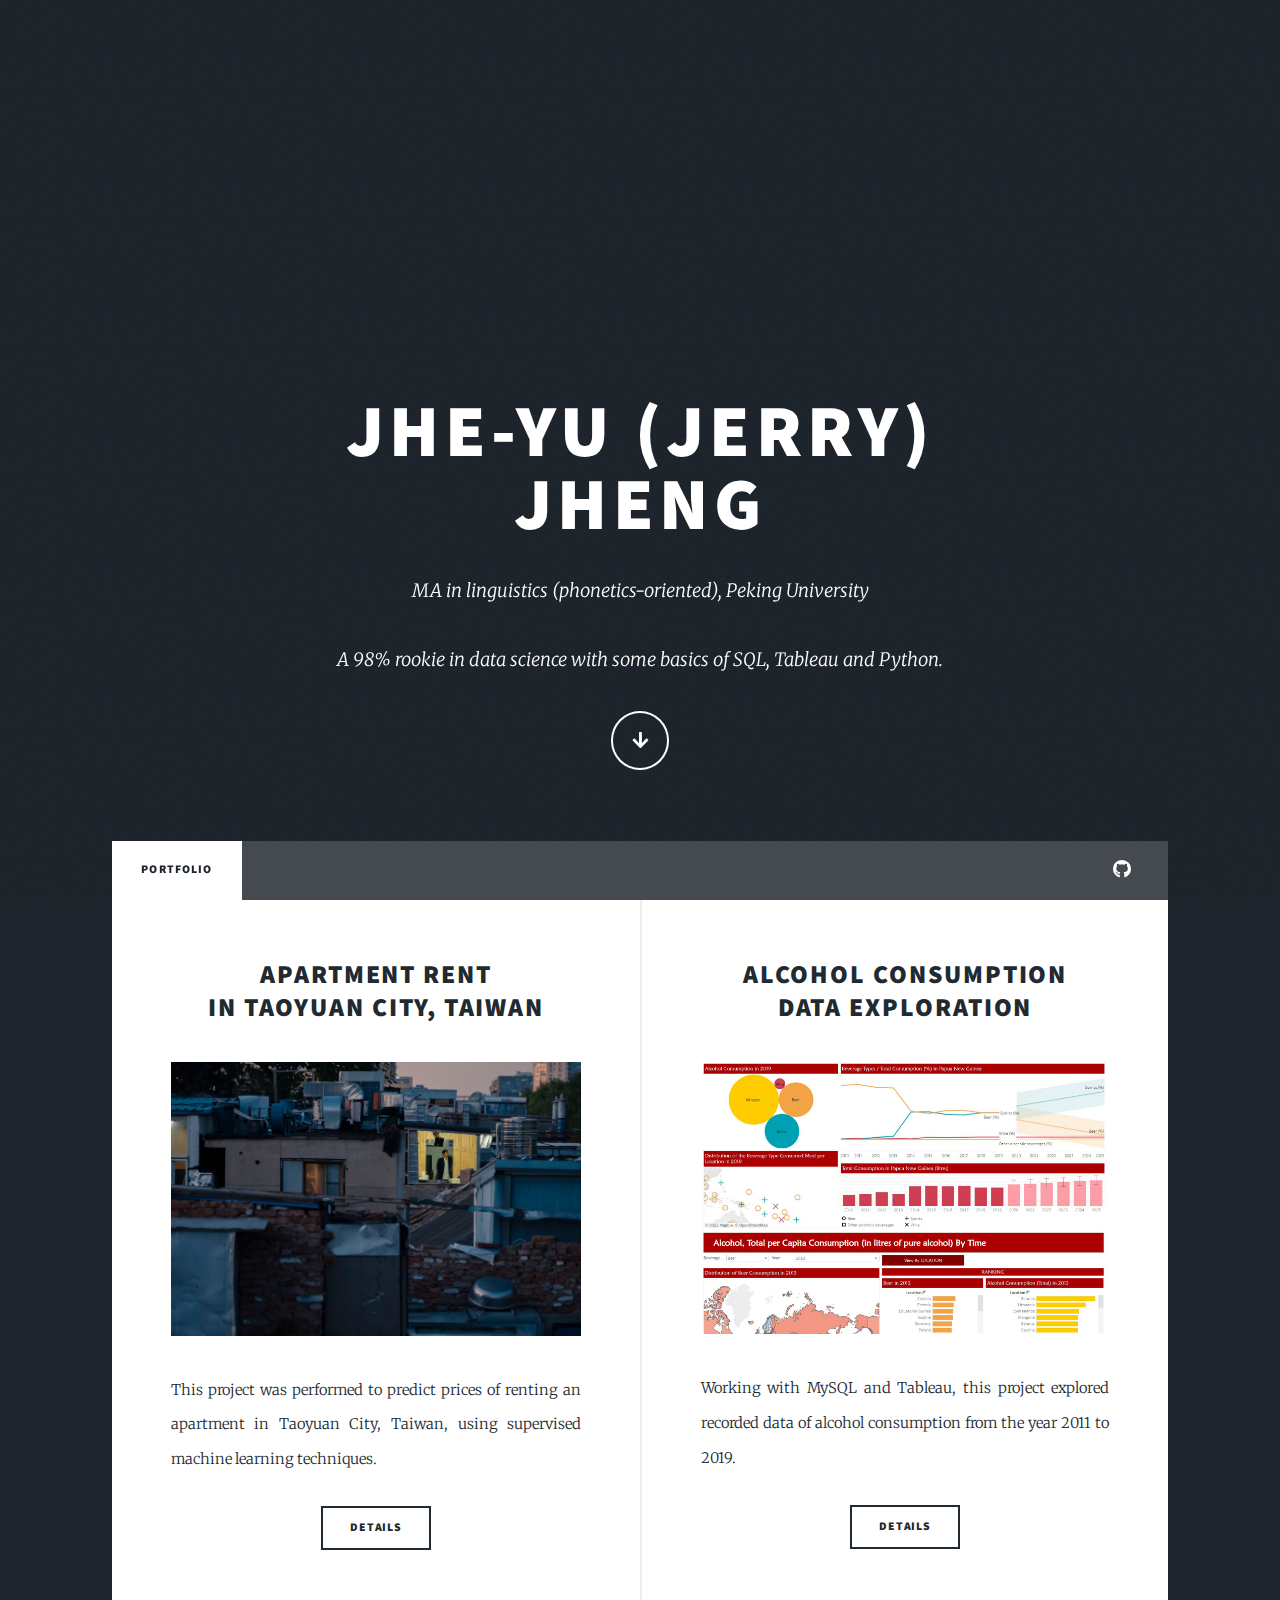
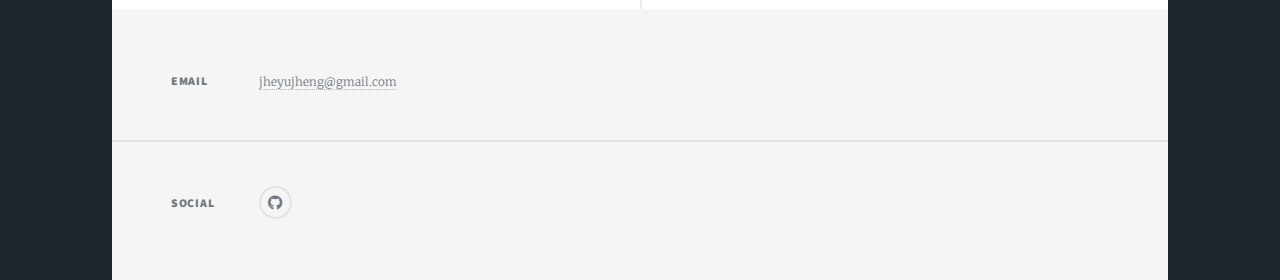
==== index.html @ 14461695 "Add files via upload" ====
<!DOCTYPE HTML>
<!--
	Massively by HTML5 UP
	html5up.net | @ajlkn
	Free for personal and commercial use under the CCA 3.0 license (html5up.net/license)
-->
<html>
	<head>
		<title>Jhe-Yu Jheng</title>
		<meta charset="utf-8" />
		<meta name="viewport" content="width=device-width, initial-scale=1, user-scalable=no" />
		<link rel="stylesheet" href="assets/css/main.css" />
		<noscript><link rel="stylesheet" href="assets/css/noscript.css" /></noscript>
	</head>
	<body class="is-preload">

		<!-- Wrapper -->
			<div id="wrapper" class="fade-in">

				<!-- Intro -->
					<div id="intro">
						<h1>Jhe-Yu (Jerry)<br />Jheng
						</h1>
						<p>MA in linguistics (phonetics-oriented), Peking University</p>
						<p>A 98% rookie in data science with some basics of SQL, Tableau and Python.
						</p>
						<ul class="actions">
							<li><a href="#header" class="button icon solid solo fa-arrow-down scrolly">Continue</a></li>
						</ul>
					</div>
				<!-- Header -->
					<header id="header">
						<a href="index.html" class="logo">Jhe-Yu Jheng</a>
					</header>

				<!-- Nav -->
					<nav id="nav">
						<ul class="links">
							<li class="active"><a href="index.html">Portfolio</a></li>
<!-- 							<li><a href="generic.html">Generic Page</a></li>
							<li><a href="elements.html">Elements Reference</a></li> -->
						</ul>
						<ul class="icons">
							<li><a href="https://github.com/JerryJheng" class="icon brands fa-github"><span class="label">GitHub</span></a></li>
						</ul>
					</nav>

				<!-- Main -->
					<div id="main">

						<!-- Featured Post -->
<!-- 							<article class="post featured">
								<header class="major">
									<h2><a href="rent_in_TYC.html">Apartment Rent<br />
									in Taoyuan City, Taiwan</a></h2>
									<p style="text-align: left;">This project was performed to predict prices of renting an apartment in Taoyuan City, Taiwan, using supervised machine learning techniques. 
									The dataset was collected from the website of Ministry of the Interior, Taiwan, ranging from 2020 S1 to 2022 S2. After data cleaning, the dataset remains 10718 observations.</p>
								</header>
								<a href="rent_in_TYC.html" class="image main"><img src="images/cover_rent_in_TYC.jpg" alt="" /></a>
								<ul class="actions special">
									<li><a href="rent_in_TYC.html" class="button large">Details</a></li>
								</ul>
							</article> -->

						<!-- Posts -->
							<section class="posts">
								<article>
									<header>
										<!--<span class="date">April 25, 2017</span>-->
										<h2><a href="rent_in_TYC.html">Apartment Rent <br/>
										in Taoyuan City, Taiwan</a></h2>
									</header>
									<a href="rent_in_TYC.html" class="image fit"><img src="images/cover_rent_in_TYC.jpg" alt="" /></a>
									<p>This project was performed to predict prices of renting an apartment in Taoyuan City, Taiwan, using supervised machine learning techniques. 
									</p>
									<ul class="actions special">
										<li><a href="rent_in_TYC.html" class="button">Details</a></li>
									</ul>
								</article>
								<article>
									<header>
										<h2><a href="alcohol_cons.html">Alcohol Consumption <br/>Data Exploration</a></h2>
									</header>
									<a href="alcohol_cons.html" class="image fit"><img src="images/cover_alcohol_cons.jpg" alt="" /></a>
									<p>Working with MySQL and Tableau, this project explored recorded data of alcohol consumption from the year 2011 to 2019.</p>
									<ul class="actions special">
										<li><a href="alcohol_cons.html" class="button">Details</a></li>
									</ul>
								</article>
<!-- 								<article>
									<header>
										<h2><a href="#">Primis eget<br />
										imperdiet lorem</a></h2>
									</header>
									<a href="#" class="image fit"><img src="images/pic03.jpg" alt="" /></a>
									<p>Donec eget ex magna. Interdum et malesuada fames ac ante ipsum primis in faucibus. Pellentesque venenatis dolor imperdiet dolor mattis sagittis magna etiam.</p>
									<ul class="actions special">
										<li><a href="#" class="button">Full Story</a></li>
									</ul>
								</article> -->
<!-- 								<article>
									<header>
										<h2><a href="#">Primis eget<br />
										imperdiet lorem</a></h2>
									</header>
									<a href="#" class="image fit"><img src="images/pic03.jpg" alt="" /></a>
									<p>Donec eget ex magna. Interdum et malesuada fames ac ante ipsum primis in faucibus. Pellentesque venenatis dolor imperdiet dolor mattis sagittis magna etiam.</p>
									<ul class="actions special">
										<li><a href="#" class="button">Full Story</a></li>
									</ul>
								</article> -->
							</section>

						<!-- Footer -->
<!-- 							<footer>
								<div class="pagination">
									<a href="#" class="previous">Prev</a>
									<a href="#" class="page active">1</a>
									<a href="#" class="page">2</a>
									<a href="#" class="page">3</a>
									<span class="extra">&hellip;</span>
									<a href="#" class="page">8</a>
									<a href="#" class="page">9</a>
									<a href="#" class="page">10</a>
									<a href="#" class="next">Next</a>
								</div>
							</footer>  -->

					</div>

				<!-- Footer -->
				<footer id="footer">
					<section class="split contact">
						<section>
							<h3>Email</h3>
							<p><a>jheyujheng@gmail.com</a></p>
						</section>
						<section>
							<h3>Social</h3>
							<ul class="icons alt">
								<li><a href="https://github.com/JerryJheng" class="icon brands alt fa-github"><span class="label">GitHub</span></a></li>
							</ul>
						</section>
					</section>
				</footer>

				<!-- Copyright -->
<!-- 					<div id="copyright">
						<ul><li>&copy; Untitled</li><li>Design: <a href="https://html5up.net">HTML5 UP</a></li></ul>
					</div> -->

			</div>

		<!-- Scripts -->
			<script src="assets/js/jquery.min.js"></script>
			<script src="assets/js/jquery.scrollex.min.js"></script>
			<script src="assets/js/jquery.scrolly.min.js"></script>
			<script src="assets/js/browser.min.js"></script>
			<script src="assets/js/breakpoints.min.js"></script>
			<script src="assets/js/util.js"></script>
			<script src="assets/js/main.js"></script>

	</body>
</html>
---- assets/css/main.css ----
@import url(fontawesome-all.min.css);
@import url("https://fonts.googleapis.com/css?family=Merriweather:300,700,300italic,700italic|Source+Sans+Pro:900");

/*
	Massively by HTML5 UP
	html5up.net | @ajlkn
	Free for personal and commercial use under the CCA 3.0 license (html5up.net/license)
*/

html, body, div, span, applet, object,
iframe, h1, h2, h3, h4, h5, h6, p, blockquote,
pre, a, abbr, acronym, address, big, cite,
code, del, dfn, em, img, ins, kbd, q, s, samp,
small, strike, strong, sub, sup, tt, var, b,
u, i, center, dl, dt, dd, ol, ul, li, fieldset,
form, label, legend, table, caption, tbody,
tfoot, thead, tr, th, td, article, aside,
canvas, details, embed, figure, figcaption,
footer, header, hgroup, menu, nav, output, ruby,
section, summary, time, mark, audio, video {
	margin: 0;
	padding: 0;
	border: 0;
	font-size: 100%;
	font: inherit;
	vertical-align: baseline;}

article, aside, details, figcaption, figure,
footer, header, hgroup, menu, nav, section {
	display: block;}

body {
	line-height: 1;
}

ol, ul {
	list-style: none;
}

blockquote, q {
	quotes: none;
}

	blockquote:before, blockquote:after, q:before, q:after {
		content: '';
		content: none;
	}

table {
	border-collapse: collapse;
	border-spacing: 0;
}

body {
	-webkit-text-size-adjust: none;
}

mark {
	background-color: transparent;
	color: inherit;
}

input::-moz-focus-inner {
	border: 0;
	padding: 0;
}

input, select, textarea {
	-moz-appearance: none;
	-webkit-appearance: none;
	-ms-appearance: none;
	appearance: none;
}

/* Basic */

	@-ms-viewport {
		width: device-width;
	}

	body {
		-ms-overflow-style: scrollbar;
	}

	@media screen and (max-width: 480px) {

		html, body {
			min-width: 320px;
		}

	}

	html {
		box-sizing: border-box;
	}

	*, *:before, *:after {
		box-sizing: inherit;
	}

	body {
		background-color: #1e252d;
	}

		body.is-preload *, body.is-preload *:before, body.is-preload *:after {
			-moz-animation: none !important;
			-webkit-animation: none !important;
			-ms-animation: none !important;
			animation: none !important;
			-moz-transition: none !important;
			-webkit-transition: none !important;
			-ms-transition: none !important;
			transition: none !important;
		}

/* Type */

	html {
		font-size: 16pt;
	}

		@media screen and (max-width: 1680px) {

			html {
				font-size: 12pt;
			}

		}

		@media screen and (max-width: 1280px) {

			html {
				font-size: 11pt;
			}

		}

		@media screen and (max-width: 360px) {

			html {
				font-size: 10pt;
			}

		}

	body {
		color: #212931;
	}

	body, input, select, textarea {
		font-family: "Merriweather", Georgia, serif;
		font-weight: 300;
		font-size: 1rem;
		line-height: 2.375;
	}

	a {
		-moz-transition: color 0.2s ease-in-out, background-color 0.2s ease-in-out, border-color 0.2s ease-in-out, box-shadow 0.2s ease-in-out;
		-webkit-transition: color 0.2s ease-in-out, background-color 0.2s ease-in-out, border-color 0.2s ease-in-out, box-shadow 0.2s ease-in-out;
		-ms-transition: color 0.2s ease-in-out, background-color 0.2s ease-in-out, border-color 0.2s ease-in-out, box-shadow 0.2s ease-in-out;
		transition: color 0.2s ease-in-out, background-color 0.2s ease-in-out, border-color 0.2s ease-in-out, box-shadow 0.2s ease-in-out;
		border-bottom: dotted 1px;
		text-decoration: none;
	}

		a:hover {
			border-bottom-color: transparent;
		}

	strong, b {
		font-weight: 600;
	}

	em, i {
		font-style: italic;
	}

	p {
		text-align: justify;
		margin: 0 0 2rem 0;
	}

	h1, h2, h3, h4, h5, h6 {
		font-family: "Source Sans Pro", Helvetica, sans-serif;
		font-weight: 900;
		line-height: 1.5;
		letter-spacing: 0.075em;
		text-transform: uppercase;
		margin: 0 0 1rem 0;
	}

		h1 a, h2 a, h3 a, h4 a, h5 a, h6 a {
			border-bottom: 0;
			color: inherit;
			text-decoration: none;
		}

	h1 {
		font-size: 4rem;
		line-height: 1.1;
		margin: 0 0 2rem 0;
	}

	h2 {
		font-size: 1.75rem;
		line-height: 1.3;
		margin: 0 0 1.5rem 0;
	}

	h3 {
		font-size: 1.25rem;
		margin: 0 0 1.5rem 0;
	}

	h4 {
		font-size: 1rem;
	}

	h5 {
		font-size: 0.9rem;
	}

	h6 {
		font-size: 0.8rem;
	}

	sub {
		font-size: 0.8rem;
		position: relative;
		top: 0.5rem;
	}

	sup {
		font-size: 0.8rem;
		position: relative;
		top: -0.5rem;
	}

	blockquote {
		border-left: solid 4px;
		font-style: italic;
		margin: 0 0 2rem 0;
		padding: 0.5rem 0 0.5rem 2rem;
	}

	code {
		border: solid 2px;
		font-family: "Courier New", monospace;
		font-size: 0.9rem;
		margin: 0 0.25rem;
		padding: 0.25rem 0.65rem;
	}

	pre {
		-webkit-overflow-scrolling: touch;
		font-family: "Courier New", monospace;
		font-size: 0.9rem;
		margin: 0 0 2rem 0;
	}

		pre code {
			display: block;
			line-height: 1.75;
			padding: 1rem 1.5rem;
			overflow-x: auto;
		}

	hr {
		border: 0;
		border-bottom: solid 2px;
		margin: 3rem 0;
	}

		hr.major {
			margin: 5rem 0;
		}

	.align-left {
		text-align: left;
	}

	.align-center {
		text-align: center;
	}

	.align-right {
		text-align: right;
	}

	input, select, textarea {
		color: #212931;
	}

	a {
		color: #212931;
		border-bottom-color: rgba(33, 41, 49, 0.5);
	}

		a:hover {
			border-bottom-color: transparent;
			color: #18bfef !important;
		}

	strong, b {
		color: #212931;
	}

	h1, h2, h3, h4, h5, h6 {
		color: #212931;
	}

	blockquote {
		border-left-color: #eeeeee;
	}

	code {
		background: rgba(220, 220, 220, 0.25);
		border-color: #eeeeee;
	}

	hr {
		border-bottom-color: #eeeeee;
	}

/* Row */

	.row {
		display: flex;
		flex-wrap: wrap;
		box-sizing: border-box;
		align-items: stretch;
	}

		.row > * {
			box-sizing: border-box;
		}

		.row.gtr-uniform > * > :last-child {
			margin-bottom: 0;
		}

		.row.aln-left {
			justify-content: flex-start;
		}

		.row.aln-center {
			justify-content: center;
		}

		.row.aln-right {
			justify-content: flex-end;
		}

		.row.aln-top {
			align-items: flex-start;
		}

		.row.aln-middle {
			align-items: center;
		}

		.row.aln-bottom {
			align-items: flex-end;
		}

		.row > .imp {
			order: -1;
		}

		.row > .col-1 {
			width: 8.33333%;
		}

		.row > .off-1 {
			margin-left: 8.33333%;
		}

		.row > .col-2 {
			width: 16.66667%;
		}

		.row > .off-2 {
			margin-left: 16.66667%;
		}

		.row > .col-3 {
			width: 25%;
		}

		.row > .off-3 {
			margin-left: 25%;
		}

		.row > .col-4 {
			width: 33.33333%;
		}

		.row > .off-4 {
			margin-left: 33.33333%;
		}

		.row > .col-5 {
			width: 41.66667%;
		}

		.row > .off-5 {
			margin-left: 41.66667%;
		}

		.row > .col-6 {
			width: 50%;
		}

		.row > .off-6 {
			margin-left: 50%;
		}

		.row > .col-7 {
			width: 58.33333%;
		}

		.row > .off-7 {
			margin-left: 58.33333%;
		}

		.row > .col-8 {
			width: 66.66667%;
		}

		.row > .off-8 {
			margin-left: 66.66667%;
		}

		.row > .col-9 {
			width: 75%;
		}

		.row > .off-9 {
			margin-left: 75%;
		}

		.row > .col-10 {
			width: 83.33333%;
		}

		.row > .off-10 {
			margin-left: 83.33333%;
		}

		.row > .col-11 {
			width: 91.66667%;
		}

		.row > .off-11 {
			margin-left: 91.66667%;
		}

		.row > .col-12 {
			width: 100%;
		}

		.row > .off-12 {
			margin-left: 100%;
		}

		.row.gtr-0 {
			margin-top: 0;
			margin-left: 0rem;
		}

			.row.gtr-0 > * {
				padding: 0 0 0 0rem;
			}

			.row.gtr-0.gtr-uniform {
				margin-top: 0rem;
			}

				.row.gtr-0.gtr-uniform > * {
					padding-top: 0rem;
				}

		.row.gtr-25 {
			margin-top: 0;
			margin-left: -0.375rem;
		}

			.row.gtr-25 > * {
				padding: 0 0 0 0.375rem;
			}

			.row.gtr-25.gtr-uniform {
				margin-top: -0.375rem;
			}

				.row.gtr-25.gtr-uniform > * {
					padding-top: 0.375rem;
				}

		.row.gtr-50 {
			margin-top: 0;
			margin-left: -0.75rem;
		}

			.row.gtr-50 > * {
				padding: 0 0 0 0.75rem;
			}

			.row.gtr-50.gtr-uniform {
				margin-top: -0.75rem;
			}

				.row.gtr-50.gtr-uniform > * {
					padding-top: 0.75rem;
				}

		.row {
			margin-top: 0;
			margin-left: -1.5rem;
		}

			.row > * {
				padding: 0 0 0 1.5rem;
			}

			.row.gtr-uniform {
				margin-top: -1.5rem;
			}

				.row.gtr-uniform > * {
					padding-top: 1.5rem;
				}

		.row.gtr-150 {
			margin-top: 0;
			margin-left: -2.25rem;
		}

			.row.gtr-150 > * {
				padding: 0 0 0 2.25rem;
			}

			.row.gtr-150.gtr-uniform {
				margin-top: -2.25rem;
			}

				.row.gtr-150.gtr-uniform > * {
					padding-top: 2.25rem;
				}

		.row.gtr-200 {
			margin-top: 0;
			margin-left: -3rem;
		}

			.row.gtr-200 > * {
				padding: 0 0 0 3rem;
			}

			.row.gtr-200.gtr-uniform {
				margin-top: -3rem;
			}

				.row.gtr-200.gtr-uniform > * {
					padding-top: 3rem;
				}

		@media screen and (max-width: 1680px) {

			.row {
				display: flex;
				flex-wrap: wrap;
				box-sizing: border-box;
				align-items: stretch;
			}

				.row > * {
					box-sizing: border-box;
				}

				.row.gtr-uniform > * > :last-child {
					margin-bottom: 0;
				}

				.row.aln-left {
					justify-content: flex-start;
				}

				.row.aln-center {
					justify-content: center;
				}

				.row.aln-right {
					justify-content: flex-end;
				}

				.row.aln-top {
					align-items: flex-start;
				}

				.row.aln-middle {
					align-items: center;
				}

				.row.aln-bottom {
					align-items: flex-end;
				}

				.row > .imp-xlarge {
					order: -1;
				}

				.row > .col-1-xlarge {
					width: 8.33333%;
				}

				.row > .off-1-xlarge {
					margin-left: 8.33333%;
				}

				.row > .col-2-xlarge {
					width: 16.66667%;
				}

				.row > .off-2-xlarge {
					margin-left: 16.66667%;
				}

				.row > .col-3-xlarge {
					width: 25%;
				}

				.row > .off-3-xlarge {
					margin-left: 25%;
				}

				.row > .col-4-xlarge {
					width: 33.33333%;
				}

				.row > .off-4-xlarge {
					margin-left: 33.33333%;
				}

				.row > .col-5-xlarge {
					width: 41.66667%;
				}

				.row > .off-5-xlarge {
					margin-left: 41.66667%;
				}

				.row > .col-6-xlarge {
					width: 50%;
				}

				.row > .off-6-xlarge {
					margin-left: 50%;
				}

				.row > .col-7-xlarge {
					width: 58.33333%;
				}

				.row > .off-7-xlarge {
					margin-left: 58.33333%;
				}

				.row > .col-8-xlarge {
					width: 66.66667%;
				}

				.row > .off-8-xlarge {
					margin-left: 66.66667%;
				}

				.row > .col-9-xlarge {
					width: 75%;
				}

				.row > .off-9-xlarge {
					margin-left: 75%;
				}

				.row > .col-10-xlarge {
					width: 83.33333%;
				}

				.row > .off-10-xlarge {
					margin-left: 83.33333%;
				}

				.row > .col-11-xlarge {
					width: 91.66667%;
				}

				.row > .off-11-xlarge {
					margin-left: 91.66667%;
				}

				.row > .col-12-xlarge {
					width: 100%;
				}

				.row > .off-12-xlarge {
					margin-left: 100%;
				}

				.row.gtr-0 {
					margin-top: 0;
					margin-left: 0rem;
				}

					.row.gtr-0 > * {
						padding: 0 0 0 0rem;
					}

					.row.gtr-0.gtr-uniform {
						margin-top: 0rem;
					}

						.row.gtr-0.gtr-uniform > * {
							padding-top: 0rem;
						}

				.row.gtr-25 {
					margin-top: 0;
					margin-left: -0.375rem;
				}

					.row.gtr-25 > * {
						padding: 0 0 0 0.375rem;
					}

					.row.gtr-25.gtr-uniform {
						margin-top: -0.375rem;
					}

						.row.gtr-25.gtr-uniform > * {
							padding-top: 0.375rem;
						}

				.row.gtr-50 {
					margin-top: 0;
					margin-left: -0.75rem;
				}

					.row.gtr-50 > * {
						padding: 0 0 0 0.75rem;
					}

					.row.gtr-50.gtr-uniform {
						margin-top: -0.75rem;
					}

						.row.gtr-50.gtr-uniform > * {
							padding-top: 0.75rem;
						}

				.row {
					margin-top: 0;
					margin-left: -1.5rem;
				}

					.row > * {
						padding: 0 0 0 1.5rem;
					}

					.row.gtr-uniform {
						margin-top: -1.5rem;
					}

						.row.gtr-uniform > * {
							padding-top: 1.5rem;
						}

				.row.gtr-150 {
					margin-top: 0;
					margin-left: -2.25rem;
				}

					.row.gtr-150 > * {
						padding: 0 0 0 2.25rem;
					}

					.row.gtr-150.gtr-uniform {
						margin-top: -2.25rem;
					}

						.row.gtr-150.gtr-uniform > * {
							padding-top: 2.25rem;
						}

				.row.gtr-200 {
					margin-top: 0;
					margin-left: -3rem;
				}

					.row.gtr-200 > * {
						padding: 0 0 0 3rem;
					}

					.row.gtr-200.gtr-uniform {
						margin-top: -3rem;
					}

						.row.gtr-200.gtr-uniform > * {
							padding-top: 3rem;
						}

		}

		@media screen and (max-width: 1280px) {

			.row {
				display: flex;
				flex-wrap: wrap;
				box-sizing: border-box;
				align-items: stretch;
			}

				.row > * {
					box-sizing: border-box;
				}

				.row.gtr-uniform > * > :last-child {
					margin-bottom: 0;
				}

				.row.aln-left {
					justify-content: flex-start;
				}

				.row.aln-center {
					justify-content: center;
				}

				.row.aln-right {
					justify-content: flex-end;
				}

				.row.aln-top {
					align-items: flex-start;
				}

				.row.aln-middle {
					align-items: center;
				}

				.row.aln-bottom {
					align-items: flex-end;
				}

				.row > .imp-large {
					order: -1;
				}

				.row > .col-1-large {
					width: 8.33333%;
				}

				.row > .off-1-large {
					margin-left: 8.33333%;
				}

				.row > .col-2-large {
					width: 16.66667%;
				}

				.row > .off-2-large {
					margin-left: 16.66667%;
				}

				.row > .col-3-large {
					width: 25%;
				}

				.row > .off-3-large {
					margin-left: 25%;
				}

				.row > .col-4-large {
					width: 33.33333%;
				}

				.row > .off-4-large {
					margin-left: 33.33333%;
				}

				.row > .col-5-large {
					width: 41.66667%;
				}

				.row > .off-5-large {
					margin-left: 41.66667%;
				}

				.row > .col-6-large {
					width: 50%;
				}

				.row > .off-6-large {
					margin-left: 50%;
				}

				.row > .col-7-large {
					width: 58.33333%;
				}

				.row > .off-7-large {
					margin-left: 58.33333%;
				}

				.row > .col-8-large {
					width: 66.66667%;
				}

				.row > .off-8-large {
					margin-left: 66.66667%;
				}

				.row > .col-9-large {
					width: 75%;
				}

				.row > .off-9-large {
					margin-left: 75%;
				}

				.row > .col-10-large {
					width: 83.33333%;
				}

				.row > .off-10-large {
					margin-left: 83.33333%;
				}

				.row > .col-11-large {
					width: 91.66667%;
				}

				.row > .off-11-large {
					margin-left: 91.66667%;
				}

				.row > .col-12-large {
					width: 100%;
				}

				.row > .off-12-large {
					margin-left: 100%;
				}

				.row.gtr-0 {
					margin-top: 0;
					margin-left: 0rem;
				}

					.row.gtr-0 > * {
						padding: 0 0 0 0rem;
					}

					.row.gtr-0.gtr-uniform {
						margin-top: 0rem;
					}

						.row.gtr-0.gtr-uniform > * {
							padding-top: 0rem;
						}

				.row.gtr-25 {
					margin-top: 0;
					margin-left: -0.375rem;
				}

					.row.gtr-25 > * {
						padding: 0 0 0 0.375rem;
					}

					.row.gtr-25.gtr-uniform {
						margin-top: -0.375rem;
					}

						.row.gtr-25.gtr-uniform > * {
							padding-top: 0.375rem;
						}

				.row.gtr-50 {
					margin-top: 0;
					margin-left: -0.75rem;
				}

					.row.gtr-50 > * {
						padding: 0 0 0 0.75rem;
					}

					.row.gtr-50.gtr-uniform {
						margin-top: -0.75rem;
					}

						.row.gtr-50.gtr-uniform > * {
							padding-top: 0.75rem;
						}

				.row {
					margin-top: 0;
					margin-left: -1.5rem;
				}

					.row > * {
						padding: 0 0 0 1.5rem;
					}

					.row.gtr-uniform {
						margin-top: -1.5rem;
					}

						.row.gtr-uniform > * {
							padding-top: 1.5rem;
						}

				.row.gtr-150 {
					margin-top: 0;
					margin-left: -2.25rem;
				}

					.row.gtr-150 > * {
						padding: 0 0 0 2.25rem;
					}

					.row.gtr-150.gtr-uniform {
						margin-top: -2.25rem;
					}

						.row.gtr-150.gtr-uniform > * {
							padding-top: 2.25rem;
						}

				.row.gtr-200 {
					margin-top: 0;
					margin-left: -3rem;
				}

					.row.gtr-200 > * {
						padding: 0 0 0 3rem;
					}

					.row.gtr-200.gtr-uniform {
						margin-top: -3rem;
					}

						.row.gtr-200.gtr-uniform > * {
							padding-top: 3rem;
						}

		}

		@media screen and (max-width: 980px) {

			.row {
				display: flex;
				flex-wrap: wrap;
				box-sizing: border-box;
				align-items: stretch;
			}

				.row > * {
					box-sizing: border-box;
				}

				.row.gtr-uniform > * > :last-child {
					margin-bottom: 0;
				}

				.row.aln-left {
					justify-content: flex-start;
				}

				.row.aln-center {
					justify-content: center;
				}

				.row.aln-right {
					justify-content: flex-end;
				}

				.row.aln-top {
					align-items: flex-start;
				}

				.row.aln-middle {
					align-items: center;
				}

				.row.aln-bottom {
					align-items: flex-end;
				}

				.row > .imp-medium {
					order: -1;
				}

				.row > .col-1-medium {
					width: 8.33333%;
				}

				.row > .off-1-medium {
					margin-left: 8.33333%;
				}

				.row > .col-2-medium {
					width: 16.66667%;
				}

				.row > .off-2-medium {
					margin-left: 16.66667%;
				}

				.row > .col-3-medium {
					width: 25%;
				}

				.row > .off-3-medium {
					margin-left: 25%;
				}

				.row > .col-4-medium {
					width: 33.33333%;
				}

				.row > .off-4-medium {
					margin-left: 33.33333%;
				}

				.row > .col-5-medium {
					width: 41.66667%;
				}

				.row > .off-5-medium {
					margin-left: 41.66667%;
				}

				.row > .col-6-medium {
					width: 50%;
				}

				.row > .off-6-medium {
					margin-left: 50%;
				}

				.row > .col-7-medium {
					width: 58.33333%;
				}

				.row > .off-7-medium {
					margin-left: 58.33333%;
				}

				.row > .col-8-medium {
					width: 66.66667%;
				}

				.row > .off-8-medium {
					margin-left: 66.66667%;
				}

				.row > .col-9-medium {
					width: 75%;
				}

				.row > .off-9-medium {
					margin-left: 75%;
				}

				.row > .col-10-medium {
					width: 83.33333%;
				}

				.row > .off-10-medium {
					margin-left: 83.33333%;
				}

				.row > .col-11-medium {
					width: 91.66667%;
				}

				.row > .off-11-medium {
					margin-left: 91.66667%;
				}

				.row > .col-12-medium {
					width: 100%;
				}

				.row > .off-12-medium {
					margin-left: 100%;
				}

				.row.gtr-0 {
					margin-top: 0;
					margin-left: 0rem;
				}

					.row.gtr-0 > * {
						padding: 0 0 0 0rem;
					}

					.row.gtr-0.gtr-uniform {
						margin-top: 0rem;
					}

						.row.gtr-0.gtr-uniform > * {
							padding-top: 0rem;
						}

				.row.gtr-25 {
					margin-top: 0;
					margin-left: -0.375rem;
				}

					.row.gtr-25 > * {
						padding: 0 0 0 0.375rem;
					}

					.row.gtr-25.gtr-uniform {
						margin-top: -0.375rem;
					}

						.row.gtr-25.gtr-uniform > * {
							padding-top: 0.375rem;
						}

				.row.gtr-50 {
					margin-top: 0;
					margin-left: -0.75rem;
				}

					.row.gtr-50 > * {
						padding: 0 0 0 0.75rem;
					}

					.row.gtr-50.gtr-uniform {
						margin-top: -0.75rem;
					}

						.row.gtr-50.gtr-uniform > * {
							padding-top: 0.75rem;
						}

				.row {
					margin-top: 0;
					margin-left: -1.5rem;
				}

					.row > * {
						padding: 0 0 0 1.5rem;
					}

					.row.gtr-uniform {
						margin-top: -1.5rem;
					}

						.row.gtr-uniform > * {
							padding-top: 1.5rem;
						}

				.row.gtr-150 {
					margin-top: 0;
					margin-left: -2.25rem;
				}

					.row.gtr-150 > * {
						padding: 0 0 0 2.25rem;
					}

					.row.gtr-150.gtr-uniform {
						margin-top: -2.25rem;
					}

						.row.gtr-150.gtr-uniform > * {
							padding-top: 2.25rem;
						}

				.row.gtr-200 {
					margin-top: 0;
					margin-left: -3rem;
				}

					.row.gtr-200 > * {
						padding: 0 0 0 3rem;
					}

					.row.gtr-200.gtr-uniform {
						margin-top: -3rem;
					}

						.row.gtr-200.gtr-uniform > * {
							padding-top: 3rem;
						}

		}

		@media screen and (max-width: 736px) {

			.row {
				display: flex;
				flex-wrap: wrap;
				box-sizing: border-box;
				align-items: stretch;
			}

				.row > * {
					box-sizing: border-box;
				}

				.row.gtr-uniform > * > :last-child {
					margin-bottom: 0;
				}

				.row.aln-left {
					justify-content: flex-start;
				}

				.row.aln-center {
					justify-content: center;
				}

				.row.aln-right {
					justify-content: flex-end;
				}

				.row.aln-top {
					align-items: flex-start;
				}

				.row.aln-middle {
					align-items: center;
				}

				.row.aln-bottom {
					align-items: flex-end;
				}

				.row > .imp-small {
					order: -1;
				}

				.row > .col-1-small {
					width: 8.33333%;
				}

				.row > .off-1-small {
					margin-left: 8.33333%;
				}

				.row > .col-2-small {
					width: 16.66667%;
				}

				.row > .off-2-small {
					margin-left: 16.66667%;
				}

				.row > .col-3-small {
					width: 25%;
				}

				.row > .off-3-small {
					margin-left: 25%;
				}

				.row > .col-4-small {
					width: 33.33333%;
				}

				.row > .off-4-small {
					margin-left: 33.33333%;
				}

				.row > .col-5-small {
					width: 41.66667%;
				}

				.row > .off-5-small {
					margin-left: 41.66667%;
				}

				.row > .col-6-small {
					width: 50%;
				}

				.row > .off-6-small {
					margin-left: 50%;
				}

				.row > .col-7-small {
					width: 58.33333%;
				}

				.row > .off-7-small {
					margin-left: 58.33333%;
				}

				.row > .col-8-small {
					width: 66.66667%;
				}

				.row > .off-8-small {
					margin-left: 66.66667%;
				}

				.row > .col-9-small {
					width: 75%;
				}

				.row > .off-9-small {
					margin-left: 75%;
				}

				.row > .col-10-small {
					width: 83.33333%;
				}

				.row > .off-10-small {
					margin-left: 83.33333%;
				}

				.row > .col-11-small {
					width: 91.66667%;
				}

				.row > .off-11-small {
					margin-left: 91.66667%;
				}

				.row > .col-12-small {
					width: 100%;
				}

				.row > .off-12-small {
					margin-left: 100%;
				}

				.row.gtr-0 {
					margin-top: 0;
					margin-left: 0rem;
				}

					.row.gtr-0 > * {
						padding: 0 0 0 0rem;
					}

					.row.gtr-0.gtr-uniform {
						margin-top: 0rem;
					}

						.row.gtr-0.gtr-uniform > * {
							padding-top: 0rem;
						}

				.row.gtr-25 {
					margin-top: 0;
					margin-left: -0.375rem;
				}

					.row.gtr-25 > * {
						padding: 0 0 0 0.375rem;
					}

					.row.gtr-25.gtr-uniform {
						margin-top: -0.375rem;
					}

						.row.gtr-25.gtr-uniform > * {
							padding-top: 0.375rem;
						}

				.row.gtr-50 {
					margin-top: 0;
					margin-left: -0.75rem;
				}

					.row.gtr-50 > * {
						padding: 0 0 0 0.75rem;
					}

					.row.gtr-50.gtr-uniform {
						margin-top: -0.75rem;
					}

						.row.gtr-50.gtr-uniform > * {
							padding-top: 0.75rem;
						}

				.row {
					margin-top: 0;
					margin-left: -1.5rem;
				}

					.row > * {
						padding: 0 0 0 1.5rem;
					}

					.row.gtr-uniform {
						margin-top: -1.5rem;
					}

						.row.gtr-uniform > * {
							padding-top: 1.5rem;
						}

				.row.gtr-150 {
					margin-top: 0;
					margin-left: -2.25rem;
				}

					.row.gtr-150 > * {
						padding: 0 0 0 2.25rem;
					}

					.row.gtr-150.gtr-uniform {
						margin-top: -2.25rem;
					}

						.row.gtr-150.gtr-uniform > * {
							padding-top: 2.25rem;
						}

				.row.gtr-200 {
					margin-top: 0;
					margin-left: -3rem;
				}

					.row.gtr-200 > * {
						padding: 0 0 0 3rem;
					}

					.row.gtr-200.gtr-uniform {
						margin-top: -3rem;
					}

						.row.gtr-200.gtr-uniform > * {
							padding-top: 3rem;
						}

		}

		@media screen and (max-width: 480px) {

			.row {
				display: flex;
				flex-wrap: wrap;
				box-sizing: border-box;
				align-items: stretch;
			}

				.row > * {
					box-sizing: border-box;
				}

				.row.gtr-uniform > * > :last-child {
					margin-bottom: 0;
				}

				.row.aln-left {
					justify-content: flex-start;
				}

				.row.aln-center {
					justify-content: center;
				}

				.row.aln-right {
					justify-content: flex-end;
				}

				.row.aln-top {
					align-items: flex-start;
				}

				.row.aln-middle {
					align-items: center;
				}

				.row.aln-bottom {
					align-items: flex-end;
				}

				.row > .imp-xsmall {
					order: -1;
				}

				.row > .col-1-xsmall {
					width: 8.33333%;
				}

				.row > .off-1-xsmall {
					margin-left: 8.33333%;
				}

				.row > .col-2-xsmall {
					width: 16.66667%;
				}

				.row > .off-2-xsmall {
					margin-left: 16.66667%;
				}

				.row > .col-3-xsmall {
					width: 25%;
				}

				.row > .off-3-xsmall {
					margin-left: 25%;
				}

				.row > .col-4-xsmall {
					width: 33.33333%;
				}

				.row > .off-4-xsmall {
					margin-left: 33.33333%;
				}

				.row > .col-5-xsmall {
					width: 41.66667%;
				}

				.row > .off-5-xsmall {
					margin-left: 41.66667%;
				}

				.row > .col-6-xsmall {
					width: 50%;
				}

				.row > .off-6-xsmall {
					margin-left: 50%;
				}

				.row > .col-7-xsmall {
					width: 58.33333%;
				}

				.row > .off-7-xsmall {
					margin-left: 58.33333%;
				}

				.row > .col-8-xsmall {
					width: 66.66667%;
				}

				.row > .off-8-xsmall {
					margin-left: 66.66667%;
				}

				.row > .col-9-xsmall {
					width: 75%;
				}

				.row > .off-9-xsmall {
					margin-left: 75%;
				}

				.row > .col-10-xsmall {
					width: 83.33333%;
				}

				.row > .off-10-xsmall {
					margin-left: 83.33333%;
				}

				.row > .col-11-xsmall {
					width: 91.66667%;
				}

				.row > .off-11-xsmall {
					margin-left: 91.66667%;
				}

				.row > .col-12-xsmall {
					width: 100%;
				}

				.row > .off-12-xsmall {
					margin-left: 100%;
				}

				.row.gtr-0 {
					margin-top: 0;
					margin-left: 0rem;
				}

					.row.gtr-0 > * {
						padding: 0 0 0 0rem;
					}

					.row.gtr-0.gtr-uniform {
						margin-top: 0rem;
					}

						.row.gtr-0.gtr-uniform > * {
							padding-top: 0rem;
						}

				.row.gtr-25 {
					margin-top: 0;
					margin-left: -0.375rem;
				}

					.row.gtr-25 > * {
						padding: 0 0 0 0.375rem;
					}

					.row.gtr-25.gtr-uniform {
						margin-top: -0.375rem;
					}

						.row.gtr-25.gtr-uniform > * {
							padding-top: 0.375rem;
						}

				.row.gtr-50 {
					margin-top: 0;
					margin-left: -0.75rem;
				}

					.row.gtr-50 > * {
						padding: 0 0 0 0.75rem;
					}

					.row.gtr-50.gtr-uniform {
						margin-top: -0.75rem;
					}

						.row.gtr-50.gtr-uniform > * {
							padding-top: 0.75rem;
						}

				.row {
					margin-top: 0;
					margin-left: -1.5rem;
				}

					.row > * {
						padding: 0 0 0 1.5rem;
					}

					.row.gtr-uniform {
						margin-top: -1.5rem;
					}

						.row.gtr-uniform > * {
							padding-top: 1.5rem;
						}

				.row.gtr-150 {
					margin-top: 0;
					margin-left: -2.25rem;
				}

					.row.gtr-150 > * {
						padding: 0 0 0 2.25rem;
					}

					.row.gtr-150.gtr-uniform {
						margin-top: -2.25rem;
					}

						.row.gtr-150.gtr-uniform > * {
							padding-top: 2.25rem;
						}

				.row.gtr-200 {
					margin-top: 0;
					margin-left: -3rem;
				}

					.row.gtr-200 > * {
						padding: 0 0 0 3rem;
					}

					.row.gtr-200.gtr-uniform {
						margin-top: -3rem;
					}

						.row.gtr-200.gtr-uniform > * {
							padding-top: 3rem;
						}

		}

		@media screen and (max-width: 360px) {

			.row {
				display: flex;
				flex-wrap: wrap;
				box-sizing: border-box;
				align-items: stretch;
			}

				.row > * {
					box-sizing: border-box;
				}

				.row.gtr-uniform > * > :last-child {
					margin-bottom: 0;
				}

				.row.aln-left {
					justify-content: flex-start;
				}

				.row.aln-center {
					justify-content: center;
				}

				.row.aln-right {
					justify-content: flex-end;
				}

				.row.aln-top {
					align-items: flex-start;
				}

				.row.aln-middle {
					align-items: center;
				}

				.row.aln-bottom {
					align-items: flex-end;
				}

				.row > .imp-xxsmall {
					order: -1;
				}

				.row > .col-1-xxsmall {
					width: 8.33333%;
				}

				.row > .off-1-xxsmall {
					margin-left: 8.33333%;
				}

				.row > .col-2-xxsmall {
					width: 16.66667%;
				}

				.row > .off-2-xxsmall {
					margin-left: 16.66667%;
				}

				.row > .col-3-xxsmall {
					width: 25%;
				}

				.row > .off-3-xxsmall {
					margin-left: 25%;
				}

				.row > .col-4-xxsmall {
					width: 33.33333%;
				}

				.row > .off-4-xxsmall {
					margin-left: 33.33333%;
				}

				.row > .col-5-xxsmall {
					width: 41.66667%;
				}

				.row > .off-5-xxsmall {
					margin-left: 41.66667%;
				}

				.row > .col-6-xxsmall {
					width: 50%;
				}

				.row > .off-6-xxsmall {
					margin-left: 50%;
				}

				.row > .col-7-xxsmall {
					width: 58.33333%;
				}

				.row > .off-7-xxsmall {
					margin-left: 58.33333%;
				}

				.row > .col-8-xxsmall {
					width: 66.66667%;
				}

				.row > .off-8-xxsmall {
					margin-left: 66.66667%;
				}

				.row > .col-9-xxsmall {
					width: 75%;
				}

				.row > .off-9-xxsmall {
					margin-left: 75%;
				}

				.row > .col-10-xxsmall {
					width: 83.33333%;
				}

				.row > .off-10-xxsmall {
					margin-left: 83.33333%;
				}

				.row > .col-11-xxsmall {
					width: 91.66667%;
				}

				.row > .off-11-xxsmall {
					margin-left: 91.66667%;
				}

				.row > .col-12-xxsmall {
					width: 100%;
				}

				.row > .off-12-xxsmall {
					margin-left: 100%;
				}

				.row.gtr-0 {
					margin-top: 0;
					margin-left: 0rem;
				}

					.row.gtr-0 > * {
						padding: 0 0 0 0rem;
					}

					.row.gtr-0.gtr-uniform {
						margin-top: 0rem;
					}

						.row.gtr-0.gtr-uniform > * {
							padding-top: 0rem;
						}

				.row.gtr-25 {
					margin-top: 0;
					margin-left: -0.375rem;
				}

					.row.gtr-25 > * {
						padding: 0 0 0 0.375rem;
					}

					.row.gtr-25.gtr-uniform {
						margin-top: -0.375rem;
					}

						.row.gtr-25.gtr-uniform > * {
							padding-top: 0.375rem;
						}

				.row.gtr-50 {
					margin-top: 0;
					margin-left: -0.75rem;
				}

					.row.gtr-50 > * {
						padding: 0 0 0 0.75rem;
					}

					.row.gtr-50.gtr-uniform {
						margin-top: -0.75rem;
					}

						.row.gtr-50.gtr-uniform > * {
							padding-top: 0.75rem;
						}

				.row {
					margin-top: 0;
					margin-left: -1.5rem;
				}

					.row > * {
						padding: 0 0 0 1.5rem;
					}

					.row.gtr-uniform {
						margin-top: -1.5rem;
					}

						.row.gtr-uniform > * {
							padding-top: 1.5rem;
						}

				.row.gtr-150 {
					margin-top: 0;
					margin-left: -2.25rem;
				}

					.row.gtr-150 > * {
						padding: 0 0 0 2.25rem;
					}

					.row.gtr-150.gtr-uniform {
						margin-top: -2.25rem;
					}

						.row.gtr-150.gtr-uniform > * {
							padding-top: 2.25rem;
						}

				.row.gtr-200 {
					margin-top: 0;
					margin-left: -3rem;
				}

					.row.gtr-200 > * {
						padding: 0 0 0 3rem;
					}

					.row.gtr-200.gtr-uniform {
						margin-top: -3rem;
					}

						.row.gtr-200.gtr-uniform > * {
							padding-top: 3rem;
						}

		}

/* Box */

	.box {
		border: solid 2px;
		margin-bottom: 2rem;
		padding: 1.5rem;
	}

		.box > :last-child,
		.box > :last-child > :last-child,
		.box > :last-child > :last-child > :last-child {
			margin-bottom: 0;
		}

		.box.alt {
			border: 0;
			border-radius: 0;
			padding: 0;
		}

	.box {
		border-color: #eeeeee;
	}

/* Button */

	input[type="submit"],
	input[type="reset"],
	input[type="button"],
	button,
	.button {
		-moz-appearance: none;
		-webkit-appearance: none;
		-ms-appearance: none;
		appearance: none;
		-moz-transition: background-color 0.2s ease-in-out, box-shadow 0.2s ease-in-out, color 0.2s ease-in-out;
		-webkit-transition: background-color 0.2s ease-in-out, box-shadow 0.2s ease-in-out, color 0.2s ease-in-out;
		-ms-transition: background-color 0.2s ease-in-out, box-shadow 0.2s ease-in-out, color 0.2s ease-in-out;
		transition: background-color 0.2s ease-in-out, box-shadow 0.2s ease-in-out, color 0.2s ease-in-out;
		border: 0;
		border-radius: 0;
		cursor: pointer;
		display: inline-block;
		font-family: "Source Sans Pro", Helvetica, sans-serif;
		font-size: 0.8rem;
		font-weight: 900;
		letter-spacing: 0.075em;
		height: 3rem;
		line-height: 3rem;
		padding: 0 2rem;
		text-align: center;
		text-decoration: none;
		text-transform: uppercase;
		white-space: nowrap;
	}

		input[type="submit"].icon:before,
		input[type="reset"].icon:before,
		input[type="button"].icon:before,
		button.icon:before,
		.button.icon:before {
			margin-right: 0.5rem;
		}

		input[type="submit"].icon.solo,
		input[type="reset"].icon.solo,
		input[type="button"].icon.solo,
		button.icon.solo,
		.button.icon.solo {
			position: relative;
			width: 4rem;
			height: 4rem;
			line-height: 4rem;
			border-radius: 4rem;
			text-indent: 4rem;
			overflow: hidden;
			padding: 0;
			white-space: nowrap;
		}

			input[type="submit"].icon.solo:before,
			input[type="reset"].icon.solo:before,
			input[type="button"].icon.solo:before,
			button.icon.solo:before,
			.button.icon.solo:before {
				position: absolute;
				display: block;
				top: 0;
				left: 0;
				width: inherit;
				height: inherit;
				line-height: inherit;
				font-size: 1.25rem;
				margin-right: 0;
				text-align: center;
				text-indent: 0;
			}

		input[type="submit"].fit,
		input[type="reset"].fit,
		input[type="button"].fit,
		button.fit,
		.button.fit {
			width: 100%;
		}

		input[type="submit"].small,
		input[type="reset"].small,
		input[type="button"].small,
		button.small,
		.button.small {
			font-size: 0.7rem;
			height: 2.5rem;
			line-height: 2.5rem;
			padding: 0 1.5rem;
		}

		input[type="submit"].large,
		input[type="reset"].large,
		input[type="button"].large,
		button.large,
		.button.large {
			font-size: 0.9rem;
			height: 3.5rem;
			line-height: 3.5rem;
			padding: 0 2.75rem;
		}

		@media screen and (max-width: 980px) {

			input[type="submit"],
			input[type="reset"],
			input[type="button"],
			button,
			.button {
				font-size: 0.9rem;
				height: 3.25rem;
				line-height: 3.25rem;
			}

				input[type="submit"].large,
				input[type="reset"].large,
				input[type="button"].large,
				button.large,
				.button.large {
					font-size: 1rem;
					height: 3.75rem;
					line-height: 3.75rem;
				}

		}

		input[type="submit"].disabled, input[type="submit"]:disabled,
		input[type="reset"].disabled,
		input[type="reset"]:disabled,
		input[type="button"].disabled,
		input[type="button"]:disabled,
		button.disabled,
		button:disabled,
		.button.disabled,
		.button:disabled {
			pointer-events: none;
			opacity: 0.25;
		}

	input[type="submit"],
	input[type="reset"],
	input[type="button"],
	button,
	.button {
		background-color: transparent;
		box-shadow: inset 0 0 0 2px #212931;
		color: #212931 !important;
	}

		input[type="submit"]:hover,
		input[type="reset"]:hover,
		input[type="button"]:hover,
		button:hover,
		.button:hover {
			box-shadow: inset 0 0 0 2px #18bfef;
			color: #18bfef !important;
		}

		input[type="submit"].primary,
		input[type="reset"].primary,
		input[type="button"].primary,
		button.primary,
		.button.primary {
			background-color: #212931;
			box-shadow: none;
			color: #ffffff !important;
		}

			input[type="submit"].primary:hover,
			input[type="reset"].primary:hover,
			input[type="button"].primary:hover,
			button.primary:hover,
			.button.primary:hover {
				background-color: #18bfef;
			}

/* Form */

	form {
		margin: 0 0 2rem 0;
	}

		form > :last-child {
			margin-bottom: 0;
		}

		form > .fields {
			display: -moz-flex;
			display: -webkit-flex;
			display: -ms-flex;
			display: flex;
			-moz-flex-wrap: wrap;
			-webkit-flex-wrap: wrap;
			-ms-flex-wrap: wrap;
			flex-wrap: wrap;
			width: calc(100% + 3rem);
			margin: -1.5rem 0 2rem -1.5rem;
		}

			form > .fields > .field {
				-moz-flex-grow: 0;
				-webkit-flex-grow: 0;
				-ms-flex-grow: 0;
				flex-grow: 0;
				-moz-flex-shrink: 0;
				-webkit-flex-shrink: 0;
				-ms-flex-shrink: 0;
				flex-shrink: 0;
				padding: 1.5rem 0 0 1.5rem;
				width: calc(100% - 1.5rem);
			}

				form > .fields > .field.half {
					width: calc(50% - 0.75rem);
				}

				form > .fields > .field.third {
					width: calc(100%/3 - 0.5rem);
				}

				form > .fields > .field.quarter {
					width: calc(25% - 0.375rem);
				}

		@media screen and (max-width: 480px) {

			form > .fields {
				width: calc(100% + 3rem);
				margin: -1.5rem 0 2rem -1.5rem;
			}

				form > .fields > .field {
					padding: 1.5rem 0 0 1.5rem;
					width: calc(100% - 1.5rem);
				}

					form > .fields > .field.half {
						width: calc(100% - 1.5rem);
					}

					form > .fields > .field.third {
						width: calc(100% - 1.5rem);
					}

					form > .fields > .field.quarter {
						width: calc(100% - 1.5rem);
					}

		}

	label {
		display: block;
		font-family: "Source Sans Pro", Helvetica, sans-serif;
		font-weight: 900;
		line-height: 1.5;
		letter-spacing: 0.075em;
		font-size: 0.8rem;
		text-transform: uppercase;
		margin: 0 0 0.75rem 0;
	}

		@media screen and (max-width: 980px) {

			label {
				font-size: 0.9rem;
			}

		}

	input[type="text"],
	input[type="password"],
	input[type="email"],
	select,
	textarea {
		-moz-appearance: none;
		-webkit-appearance: none;
		-ms-appearance: none;
		appearance: none;
		background: transparent;
		border-radius: 0;
		border: solid 2px;
		color: inherit;
		display: block;
		outline: 0;
		padding: 0 1rem;
		text-decoration: none;
		width: 100%;
	}

		input[type="text"]:invalid,
		input[type="password"]:invalid,
		input[type="email"]:invalid,
		select:invalid,
		textarea:invalid {
			box-shadow: none;
		}

	select {
		background-size: 1.25rem;
		background-repeat: no-repeat;
		background-position: calc(100% - 1rem) center;
		height: 3rem;
		padding-right: 3rem;
		text-overflow: ellipsis;
	}

		select:focus::-ms-value {
			background-color: transparent;
		}

		select::-ms-expand {
			display: none;
		}

	input[type="text"],
	input[type="password"],
	input[type="email"],
	select {
		height: 3rem;
	}

	textarea {
		padding: 0.75rem 1rem;
	}

	input[type="checkbox"],
	input[type="radio"] {
		-moz-appearance: none;
		-webkit-appearance: none;
		-ms-appearance: none;
		appearance: none;
		display: block;
		float: left;
		margin-right: -2rem;
		opacity: 0;
		width: 1rem;
		z-index: -1;
	}

		input[type="checkbox"] + label,
		input[type="radio"] + label {
			text-decoration: none;
			cursor: pointer;
			display: inline-block;
			font-size: 1rem;
			letter-spacing: 0;
			font-family: "Merriweather", Georgia, serif;
			text-transform: none;
			font-weight: 300;
			padding-left: 2.8rem;
			padding-right: 1rem;
			position: relative;
		}

			input[type="checkbox"] + label:before,
			input[type="radio"] + label:before {
				-moz-osx-font-smoothing: grayscale;
				-webkit-font-smoothing: antialiased;
				display: inline-block;
				font-style: normal;
				font-variant: normal;
				text-rendering: auto;
				line-height: 1;
				text-transform: none !important;
				font-family: 'Font Awesome 5 Free';
				font-weight: 900;
			}

			input[type="checkbox"] + label:before,
			input[type="radio"] + label:before {
				border-radius: 0;
				border: solid 2px;
				content: '';
				display: inline-block;
				font-size: 0.8rem;
				height: 1.8rem;
				left: 0;
				line-height: 1.65rem;
				position: absolute;
				text-align: center;
				top: -0.125rem;
				width: 1.8rem;
			}

		input[type="checkbox"]:checked + label:before,
		input[type="radio"]:checked + label:before {
			content: '\f00c';
		}

	input[type="checkbox"] + label:before {
		border-radius: 0;
	}

	input[type="radio"] + label:before {
		border-radius: 100%;
	}

	::-webkit-input-placeholder {
		opacity: 1.0;
	}

	:-moz-placeholder {
		opacity: 1.0;
	}

	::-moz-placeholder {
		opacity: 1.0;
	}

	:-ms-input-placeholder {
		opacity: 1.0;
	}

	label {
		color: #212931;
	}

	input[type="text"],
	input[type="password"],
	input[type="email"],
	select,
	textarea {
		border-color: #eeeeee;
	}

		input[type="text"]:focus,
		input[type="password"]:focus,
		input[type="email"]:focus,
		select:focus,
		textarea:focus {
			border-color: #18bfef;
		}

	select {
		background-image: url("data:image/svg+xml;charset=utf8,%3Csvg xmlns='http://www.w3.org/2000/svg' width='40' height='40' preserveAspectRatio='none' viewBox='0 0 40 40'%3E%3Cpath d='M9.4,12.3l10.4,10.4l10.4-10.4c0.2-0.2,0.5-0.4,0.9-0.4c0.3,0,0.6,0.1,0.9,0.4l3.3,3.3c0.2,0.2,0.4,0.5,0.4,0.9 c0,0.4-0.1,0.6-0.4,0.9L20.7,31.9c-0.2,0.2-0.5,0.4-0.9,0.4c-0.3,0-0.6-0.1-0.9-0.4L4.3,17.3c-0.2-0.2-0.4-0.5-0.4-0.9 c0-0.4,0.1-0.6,0.4-0.9l3.3-3.3c0.2-0.2,0.5-0.4,0.9-0.4S9.1,12.1,9.4,12.3z' fill='%23eeeeee' /%3E%3C/svg%3E");
	}

		select option {
			background-color: #ffffff;
			color: #212931;
		}

	.select-wrapper:before {
		color: #eeeeee;
	}

	input[type="checkbox"] + label,
	input[type="radio"] + label {
		color: #212931;
	}

		input[type="checkbox"] + label:before,
		input[type="radio"] + label:before {
			border-color: #eeeeee;
		}

	input[type="checkbox"]:checked + label:before,
	input[type="radio"]:checked + label:before {
		background-color: #212931;
		border-color: #212931;
		color: #ffffff;
	}

	input[type="checkbox"]:focus + label:before,
	input[type="radio"]:focus + label:before {
		border-color: #18bfef;
	}

	::-webkit-input-placeholder {
		color: #909498 !important;
	}

	:-moz-placeholder {
		color: #909498 !important;
	}

	::-moz-placeholder {
		color: #909498 !important;
	}

	:-ms-input-placeholder {
		color: #909498 !important;
	}

	.formerize-placeholder {
		color: #909498 !important;
	}

/* Icon */

	.icon {
		text-decoration: none;
		border-bottom: none;
		position: relative;
	}

		.icon:before {
			-moz-osx-font-smoothing: grayscale;
			-webkit-font-smoothing: antialiased;
			display: inline-block;
			font-style: normal;
			font-variant: normal;
			text-rendering: auto;
			line-height: 1;
			text-transform: none !important;
			font-family: 'Font Awesome 5 Free';
			font-weight: 400;
		}

		.icon > .label {
			display: none;
		}

		.icon:before {
			line-height: inherit;
		}

		.icon.solid:before {
			font-weight: 900;
		}

		.icon.brands:before {
			font-family: 'Font Awesome 5 Brands';
		}

/* Image */

	.image {
		border: 0;
		display: inline-block;
		position: relative;
	}

		.image img {
			display: block;
		}

		.image.left, .image.right {
			max-width: 40%;
		}

			.image.left img, .image.right img {
				width: 100%;
			}

		.image.left {
			float: left;
			margin: 0 2rem 2rem 0;
			top: 0.75rem;
		}

		.image.right {
			float: right;
			margin: 0 0 2rem 2rem;
			top: 0.75rem;
		}

		.image.fit {
			display: block;
			margin: 2.5rem 0;
			width: 100%;
		}

			.image.fit:first-child {
				margin-top: 0;
			}

			.image.fit img {
				width: 100%;
			}

		.image.main {
			display: block;
			margin: 4rem 0;
			width: 100%;
		}

			.image.main:first-child {
				margin-top: 0;
			}

			.image.main img {
				width: 100%;
			}

		@media screen and (max-width: 736px) {

			.image.fit {
				margin: 2rem 0;
			}

			.image.main {
				margin: 2rem 0;
			}

		}

	a.image {
		overflow: hidden;
	}

		a.image img {
			-moz-transition: -moz-transform 0.2s ease-out;
			-webkit-transition: -webkit-transform 0.2s ease-out;
			-ms-transition: -ms-transform 0.2s ease-out;
			transition: transform 0.2s ease-out;
		}

		a.image:hover img {
			-moz-transform: scale(1.05);
			-webkit-transform: scale(1.05);
			-ms-transform: scale(1.05);
			transform: scale(1.05);
		}

/* Actions */

	ul.actions {
		display: -moz-flex;
		display: -webkit-flex;
		display: -ms-flex;
		display: flex;
		cursor: default;
		list-style: none;
		margin-left: -1rem;
		padding-left: 0;
	}

		ul.actions li {
			padding: 0 0 0 1rem;
			vertical-align: middle;
		}

		ul.actions.special {
			-moz-justify-content: center;
			-webkit-justify-content: center;
			-ms-justify-content: center;
			justify-content: center;
			width: 100%;
			margin-left: 0;
		}

			ul.actions.special li:first-child {
				padding-left: 0;
			}

		ul.actions.stacked {
			-moz-flex-direction: column;
			-webkit-flex-direction: column;
			-ms-flex-direction: column;
			flex-direction: column;
			margin-left: 0;
		}

			ul.actions.stacked li {
				padding: 1.3rem 0 0 0;
			}

				ul.actions.stacked li:first-child {
					padding-top: 0;
				}

		ul.actions.fit {
			width: calc(100% + 1rem);
		}

			ul.actions.fit li {
				-moz-flex-grow: 1;
				-webkit-flex-grow: 1;
				-ms-flex-grow: 1;
				flex-grow: 1;
				-moz-flex-shrink: 1;
				-webkit-flex-shrink: 1;
				-ms-flex-shrink: 1;
				flex-shrink: 1;
				width: 100%;
			}

				ul.actions.fit li > * {
					width: 100%;
				}

			ul.actions.fit.stacked {
				width: 100%;
			}

		@media screen and (max-width: 480px) {

			ul.actions:not(.fixed) {
				-moz-flex-direction: column;
				-webkit-flex-direction: column;
				-ms-flex-direction: column;
				flex-direction: column;
				margin-left: 0;
				width: 100% !important;
			}

				ul.actions:not(.fixed) li {
					-moz-flex-grow: 1;
					-webkit-flex-grow: 1;
					-ms-flex-grow: 1;
					flex-grow: 1;
					-moz-flex-shrink: 1;
					-webkit-flex-shrink: 1;
					-ms-flex-shrink: 1;
					flex-shrink: 1;
					padding: 1rem 0 0 0;
					text-align: center;
					width: 100%;
				}

					ul.actions:not(.fixed) li > * {
						width: 100%;
					}

					ul.actions:not(.fixed) li:first-child {
						padding-top: 0;
					}

					ul.actions:not(.fixed) li input[type="submit"],
					ul.actions:not(.fixed) li input[type="reset"],
					ul.actions:not(.fixed) li input[type="button"],
					ul.actions:not(.fixed) li button,
					ul.actions:not(.fixed) li .button {
						width: 100%;
					}

						ul.actions:not(.fixed) li input[type="submit"].icon:before,
						ul.actions:not(.fixed) li input[type="reset"].icon:before,
						ul.actions:not(.fixed) li input[type="button"].icon:before,
						ul.actions:not(.fixed) li button.icon:before,
						ul.actions:not(.fixed) li .button.icon:before {
							margin-left: -0.5rem;
						}

		}

/* Icons */

	ul.icons {
		cursor: default;
		list-style: none;
		padding-left: 0;
	}

		ul.icons li {
			display: inline-block;
			padding: 0 0.5rem 0 0;
			vertical-align: middle;
		}

			ul.icons li:last-child {
				padding-right: 0;
			}

			ul.icons li .icon:before {
				width: 2.25rem;
				height: 2.25rem;
				line-height: 2.25rem;
				display: inline-block;
				text-align: center;
				border-radius: 100%;
				font-size: 1.25rem;
			}

		ul.icons.alt li .icon:before {
			-moz-transition: color 0.2s ease-in-out, background-color 0.2s ease-in-out, border-color 0.2s ease-in-out, box-shadow 0.2s ease-in-out;
			-webkit-transition: color 0.2s ease-in-out, background-color 0.2s ease-in-out, border-color 0.2s ease-in-out, box-shadow 0.2s ease-in-out;
			-ms-transition: color 0.2s ease-in-out, background-color 0.2s ease-in-out, border-color 0.2s ease-in-out, box-shadow 0.2s ease-in-out;
			transition: color 0.2s ease-in-out, background-color 0.2s ease-in-out, border-color 0.2s ease-in-out, box-shadow 0.2s ease-in-out;
			font-size: 1rem;
		}

/* List */

	ol {
		list-style: decimal;
		margin: 0 0 2rem 0;
		padding-left: 1.25rem;
	}

		ol li {
			padding-left: 0.25rem;
		}

	ul {
		list-style: disc;
		margin: 0 0 2rem 0;
		padding-left: 1rem;
	}

		ul li {
			padding-left: 0.5rem;
		}

		ul.divided {
			list-style: none;
			padding-left: 0;
		}

			ul.divided li {
				border-top: solid 1px;
				padding: 0.5rem 0;
			}

				ul.divided li:first-child {
					border-top: 0;
					padding-top: 0;
				}

	dl {
		margin: 0 0 2rem 0;
	}

		dl dt {
			display: block;
			font-weight: 600;
			margin: 0 0 1rem 0;
		}

		dl dd {
			margin-left: 2rem;
		}

	ul.divided li {
		border-top-color: #eeeeee;
	}

	ul.icons li a.icon:hover:before {
		color: #18bfef;
	}

	ul.icons.alt li .icon:before {
		box-shadow: inset 0 0 0 2px #eeeeee;
	}

	ul.icons.alt li a.icon:hover:before {
		box-shadow: inset 0 0 0 2px #18bfef;
	}

/* Section/Article */

	section.special, article.special {
		text-align: center;
	}

	header {
		cursor: default;
	}

		header > .date {
			display: block;
			font-size: 0.8rem;
			height: 1;
			margin: 0 0 1rem 0;
			position: relative;
		}

		header > p {
			font-style: italic;
		}

		header > h1 + p {
			font-size: 1.1rem;
			margin-top: -0.5rem;
			line-height: 2;
		}

		header > h2 + p {
			font-size: 1rem;
			margin-top: -0.75rem;
		}

		header > h3 + p {
			font-size: 0.9rem;
			margin-top: -0.75rem;
		}

		header > h4 + p {
			font-size: 0.8rem;
			margin-top: -0.75rem;
		}

		header.major {
			margin: 0 0 4rem 0;
			text-align: center;
		}

			header.major > :last-child {
				margin-bottom: 0;
			}

			header.major > p {
				margin-top: 0;
				text-align: center;
			}

			header.major > .date {
				font-size: 1rem;
				margin: 0 0 4rem 0;
			}

				header.major > .date:before, header.major > .date:after {
					content: '';
					display: block;
					position: absolute;
					top: 50%;
					width: calc(50% - 6rem);
					border-top: solid 2px;
				}

				header.major > .date:before {
					left: 0;
				}

				header.major > .date:after {
					right: 0;
				}

		@media screen and (max-width: 980px) {

			header br {
				display: none;
			}

		}

		@media screen and (max-width: 736px) {

			header.major {
				margin: 0 0 2rem 0;
			}

		}

	header.major .date:before, header.major .date:after {
		border-top-color: #eeeeee;
	}

/* Table */

	.table-wrapper {
		-webkit-overflow-scrolling: touch;
		overflow-x: auto;
	}

	table {
		margin: 0 0 2rem 0;
		width: 100%;
	}

		table tbody tr {
			border: solid 1px;
			border-left: 0;
			border-right: 0;
		}

		table td {
			padding: 0.75rem 0.75rem;
		}

		table th {
			font-family: "Source Sans Pro", Helvetica, sans-serif;
			font-size: 0.8rem;
			font-weight: 900;
			letter-spacing: 0.075em;
			line-height: 1.5;
			padding: 0 0.75rem 0.75rem 0.75rem;
			text-align: left;
			text-transform: uppercase;
		}

			@media screen and (max-width: 980px) {

				table th {
					font-size: 0.9rem;
				}

			}

		table thead {
			border-bottom: solid 2px;
		}

		table tfoot {
			border-top: solid 2px;
		}

		table.alt {
			border-collapse: separate;
		}

			table.alt tbody tr td {
				border: solid 1px;
				border-left-width: 0;
				border-top-width: 0;
			}

				table.alt tbody tr td:first-child {
					border-left-width: 1px;
				}

			table.alt tbody tr:first-child td {
				border-top-width: 1px;
			}

			table.alt thead {
				border-bottom: 0;
			}

			table.alt tfoot {
				border-top: 0;
			}

	table tbody tr {
		border-color: #eeeeee;
	}

		table tbody tr:nth-child(2n + 1) {
			background-color: rgba(220, 220, 220, 0.25);
		}

	table th {
		color: #212931;
	}

	table thead {
		border-bottom-color: #eeeeee;
	}

	table tfoot {
		border-top-color: #eeeeee;
	}

	table.alt tbody tr td {
		border-color: #eeeeee;
	}

/* Pagination */

	.pagination {
		display: -moz-inline-flex;
		display: -webkit-inline-flex;
		display: -ms-inline-flex;
		display: inline-flex;
		-moz-user-select: none;
		-webkit-user-select: none;
		-ms-user-select: none;
		user-select: none;
		cursor: default;
		list-style: none;
		margin: 0 0 2rem 2px;
		padding: 0;
	}

		.pagination a, .pagination span {
			-moz-transition: background-color 0.2s ease-in-out, border-color 0.2s ease-in-out, box-shadow 0.2s ease-in-out, color 0.2s ease-in-out;
			-webkit-transition: background-color 0.2s ease-in-out, border-color 0.2s ease-in-out, box-shadow 0.2s ease-in-out, color 0.2s ease-in-out;
			-ms-transition: background-color 0.2s ease-in-out, border-color 0.2s ease-in-out, box-shadow 0.2s ease-in-out, color 0.2s ease-in-out;
			transition: background-color 0.2s ease-in-out, border-color 0.2s ease-in-out, box-shadow 0.2s ease-in-out, color 0.2s ease-in-out;
			border: solid 2px;
			display: inline-block;
			font-family: "Source Sans Pro", Helvetica, sans-serif;
			font-size: 0.8rem;
			font-weight: 900;
			height: 3rem;
			letter-spacing: 0.075em;
			line-height: calc(3rem - 4px);
			margin-left: -2px;
			min-width: 3rem;
			position: relative;
			text-align: center;
			text-decoration: none;
			text-transform: uppercase;
		}

		.pagination .next, .pagination .previous {
			text-decoration: none;
			padding: 0 1.75rem;
		}

			.pagination .next:before, .pagination .previous:before {
				-moz-osx-font-smoothing: grayscale;
				-webkit-font-smoothing: antialiased;
				display: inline-block;
				font-style: normal;
				font-variant: normal;
				text-rendering: auto;
				line-height: 1;
				text-transform: none !important;
				font-family: 'Font Awesome 5 Free';
				font-weight: 900;
			}

			.pagination .next:before, .pagination .previous:before {
				display: inline-block;
				color: inherit !important;
				line-height: inherit;
			}

		.pagination .previous:before {
			content: '\f104';
			margin-right: 0.9375em;
		}

		.pagination .next:before {
			content: '\f105';
			float: right;
			margin-left: 0.9375em;
		}

		@media screen and (max-width: 980px) {

			.pagination a, .pagination span {
				font-size: 0.9rem;
			}

		}

		@media screen and (max-width: 480px) {

			.pagination .page, .pagination .extra {
				display: none;
			}

		}

	.pagination a, .pagination span {
		border-color: #eeeeee;
	}

	.pagination a {
		color: #212931 !important;
	}

		.pagination a:hover {
			color: #18bfef !important;
			border-color: #18bfef;
			z-index: 1;
		}

			.pagination a:hover + a,
			.pagination a:hover + span {
				border-left-color: #18bfef;
			}

		.pagination a.active {
			background-color: #eeeeee;
		}

	.pagination span {
		color: #eeeeee;
	}

/* Wrapper */

	#wrapper {
		-moz-transition: opacity 0.5s ease;
		-webkit-transition: opacity 0.5s ease;
		-ms-transition: opacity 0.5s ease;
		transition: opacity 0.5s ease;
		position: relative;
		z-index: 1;
		overflow: hidden;
	}

		#wrapper > .bg {
			position: absolute;
			top: 0;
			left: 0;
			width: 100%;
			height: 100%;
			background-color: #212931;
			background-image: url("../../images/overlay.png"), linear-gradient(0deg, rgba(0, 0, 0, 0.1), rgba(0, 0, 0, 0.1)), url("../../images/bg_xiangshan.jpg");
			background-size: auto,								auto,														100% auto;
			background-position: center,								center,														top center;
			background-repeat: repeat,								no-repeat,													no-repeat;
			background-attachment: scroll,								scroll,														scroll;
			z-index: -1;
		}

			#wrapper > .bg.fixed {
				position: fixed;
				width: 100vw;
				height: 100vh;
			}

		#wrapper.fade-in:before {
			pointer-events: none;
			-moz-transition: opacity 1s ease-in-out;
			-webkit-transition: opacity 1s ease-in-out;
			-ms-transition: opacity 1s ease-in-out;
			transition: opacity 1s ease-in-out;
			-moz-transition-delay: 0.75s;
			-webkit-transition-delay: 0.75s;
			-ms-transition-delay: 0.75s;
			transition-delay: 0.75s;
			background: #1e252d;
			content: '';
			display: block;
			height: 100%;
			left: 0;
			opacity: 0;
			position: fixed;
			top: 0;
			width: 100%;
		}

		body.is-preload #wrapper.fade-in:before {
			opacity: 1;
		}

		@media screen and (orientation: portrait) {

			#wrapper > .bg {
				background-size: auto,								auto,														auto 175%;
			}

		}

/* Intro */

	#intro {
		color: #ffffff;
		padding: 8rem 4rem 6rem 4rem ;
		-moz-align-items: center;
		-webkit-align-items: center;
		-ms-align-items: center;
		align-items: center;
		display: -moz-flex;
		display: -webkit-flex;
		display: -ms-flex;
		display: flex;
		-moz-flex-direction: column;
		-webkit-flex-direction: column;
		-ms-flex-direction: column;
		flex-direction: column;
		-moz-justify-content: -moz-flex-end;
		-webkit-justify-content: -webkit-flex-end;
		-ms-justify-content: -ms-flex-end;
		justify-content: flex-end;
		-moz-transition: opacity 1s ease, -moz-transform 1s ease;
		-webkit-transition: opacity 1s ease, -webkit-transform 1s ease;
		-ms-transition: opacity 1s ease, -ms-transform 1s ease;
		transition: opacity 1s ease, transform 1s ease;
		position: relative;
		cursor: default;
		text-align: center;
		z-index: 1;
		min-height: 100vh;
	}

		#intro input, #intro select, #intro textarea {
			color: #ffffff;
		}

		#intro a {
			color: #ffffff;
			border-bottom-color: rgba(255, 255, 255, 0.5);
		}

			#intro a:hover {
				border-bottom-color: transparent;
				color: #18bfef !important;
			}

		#intro strong, #intro b {
			color: #ffffff;
		}

		#intro h1, #intro h2, #intro h3, #intro h4, #intro h5, #intro h6 {
			color: #ffffff;
		}

		#intro blockquote {
			border-left-color: #ffffff;
		}

		#intro code {
			background: rgba(255, 255, 255, 0.075);
			border-color: #ffffff;
		}

		#intro hr {
			border-bottom-color: #ffffff;
		}

		#intro input[type="submit"],
		#intro input[type="reset"],
		#intro input[type="button"],
		#intro button,
		#intro .button {
			background-color: transparent;
			box-shadow: inset 0 0 0 2px #ffffff;
			color: #ffffff !important;
		}

			#intro input[type="submit"]:hover,
			#intro input[type="reset"]:hover,
			#intro input[type="button"]:hover,
			#intro button:hover,
			#intro .button:hover {
				box-shadow: inset 0 0 0 2px #18bfef;
				color: #18bfef !important;
			}

			#intro input[type="submit"].primary,
			#intro input[type="reset"].primary,
			#intro input[type="button"].primary,
			#intro button.primary,
			#intro .button.primary {
				background-color: #ffffff;
				box-shadow: none;
				color: #1e252d !important;
			}

				#intro input[type="submit"].primary:hover,
				#intro input[type="reset"].primary:hover,
				#intro input[type="button"].primary:hover,
				#intro button.primary:hover,
				#intro .button.primary:hover {
					background-color: #18bfef;
				}

		#intro h1 {
			font-size: 5rem;
			line-height: 1;
		}

		#intro p {
			font-size: 1.25rem;
			font-style: italic;
			margin-top: -0.25rem;
			text-align: center;
		}

		#intro + #header {
			margin-top: -20rem;
		}

			#intro + #header .logo {
				-moz-transform: translateY(2rem);
				-webkit-transform: translateY(2rem);
				-ms-transform: translateY(2rem);
				transform: translateY(2rem);
				opacity: 0;
				visibility: hidden;
			}

		#intro.hidden {
			pointer-events: none;
			-moz-transform: translateY(2rem);
			-webkit-transform: translateY(2rem);
			-ms-transform: translateY(2rem);
			transform: translateY(2rem);
			-moz-transition: opacity 0.5s ease, -moz-transform 0.5s ease, visibility 0.5s;
			-webkit-transition: opacity 0.5s ease, -webkit-transform 0.5s ease, visibility 0.5s;
			-ms-transition: opacity 0.5s ease, -ms-transform 0.5s ease, visibility 0.5s;
			transition: opacity 0.5s ease, transform 0.5s ease, visibility 0.5s;
			opacity: 0;
			visibility: hidden;
		}

			#intro.hidden + #header .logo {
				-moz-transform: translateY(0);
				-webkit-transform: translateY(0);
				-ms-transform: translateY(0);
				transform: translateY(0);
				opacity: 1;
				visibility: visible;
			}

		body.is-preload #intro {
			-moz-transform: translateY(2rem);
			-webkit-transform: translateY(2rem);
			-ms-transform: translateY(2rem);
			transform: translateY(2rem);
			opacity: 0;
		}

			body.is-preload #intro:not(.hidden) + #header + #nav {
				-moz-transform: translateY(4rem);
				-webkit-transform: translateY(4rem);
				-ms-transform: translateY(4rem);
				transform: translateY(4rem);
				opacity: 0;
			}

		@media screen and (max-width: 980px) {

			#intro {
				padding: 4rem 4rem 2rem 4rem ;
				min-height: 90vh;
			}

				#intro p br {
					display: none;
				}

				#intro + #header {
					margin-top: -14rem;
				}

		}

		@media screen and (max-width: 736px) {

			#intro {
				padding: 3rem 2rem 1rem 2rem ;
				min-height: 80vh;
			}

				#intro h1 {
					font-size: 3.25rem;
					line-height: 1.1;
					margin-bottom: 1rem;
				}

				#intro p {
					font-size: 1rem;
					margin-top: 0rem;
				}

				#intro .actions {
					display: none;
				}

		}

/* Header */

	#header {
		color: #ffffff;
		-moz-align-items: center;
		-webkit-align-items: center;
		-ms-align-items: center;
		align-items: center;
		display: -moz-flex;
		display: -webkit-flex;
		display: -ms-flex;
		display: flex;
		-moz-flex-direction: column;
		-webkit-flex-direction: column;
		-ms-flex-direction: column;
		flex-direction: column;
		-moz-justify-content: -moz-flex-end;
		-webkit-justify-content: -webkit-flex-end;
		-ms-justify-content: -ms-flex-end;
		justify-content: flex-end;
		pointer-events: none;
		-moz-user-select: none;
		-webkit-user-select: none;
		-ms-user-select: none;
		user-select: none;
		height: 20rem;
		padding-bottom: 8rem;
		position: relative;
		text-align: center;
		z-index: 2;
	}

		#header input, #header select, #header textarea {
			color: #ffffff;
		}

		#header a {
			color: #ffffff;
			border-bottom-color: rgba(255, 255, 255, 0.5);
		}

			#header a:hover {
				border-bottom-color: transparent;
				color: #18bfef !important;
			}

		#header strong, #header b {
			color: #ffffff;
		}

		#header h1, #header h2, #header h3, #header h4, #header h5, #header h6 {
			color: #ffffff;
		}

		#header blockquote {
			border-left-color: #ffffff;
		}

		#header code {
			background: rgba(255, 255, 255, 0.075);
			border-color: #ffffff;
		}

		#header hr {
			border-bottom-color: #ffffff;
		}

		#header .logo {
			-moz-transition: border-color 0.2s ease-in-out, color 0.2s ease-in-out, opacity 0.5s ease, -moz-transform 0.5s ease, visibility 0.5s;
			-webkit-transition: border-color 0.2s ease-in-out, color 0.2s ease-in-out, opacity 0.5s ease, -webkit-transform 0.5s ease, visibility 0.5s;
			-ms-transition: border-color 0.2s ease-in-out, color 0.2s ease-in-out, opacity 0.5s ease, -ms-transform 0.5s ease, visibility 0.5s;
			transition: border-color 0.2s ease-in-out, color 0.2s ease-in-out, opacity 0.5s ease, transform 0.5s ease, visibility 0.5s;
			pointer-events: auto;
			border-style: solid;
			border-color: #ffffff;
			border-width: 5px !important;
			font-family: "Source Sans Pro", Helvetica, sans-serif;
			font-size: 2.25rem;
			font-weight: 900;
			letter-spacing: 0.075em;
			line-height: 1;
			padding: 1rem 1.75rem;
			text-transform: uppercase;
			visibility: visible;
		}

			#header .logo:hover {
				border-color: #18bfef !important;
				color: #18bfef !important;
			}

		@media screen and (max-width: 980px) {

			#header {
				height: 14rem;
				padding-bottom: 4rem;
			}

		}

		@media screen and (max-width: 736px) {

			#header {
				padding-bottom: 3rem;
			}

				#header .logo {
					font-size: 1.75rem;
					border-width: 3px !important;
				}

		}

/* Nav */

	#nav {
		color: #ffffff;
		display: -moz-flex;
		display: -webkit-flex;
		display: -ms-flex;
		display: flex;
		-moz-transition: -moz-transform 1s ease, opacity 1s ease;
		-webkit-transition: -webkit-transform 1s ease, opacity 1s ease;
		-ms-transition: -ms-transform 1s ease, opacity 1s ease;
		transition: transform 1s ease, opacity 1s ease;
		background: rgba(255, 255, 255, 0.175);
		height: 4rem;
		line-height: 4rem;
		margin: -4rem auto 0 auto;
		overflow: hidden;
		padding: 0 2rem 0 0;
		position: relative;
		width: calc(100% - 4rem);
		max-width: 72rem;
		z-index: 2;
	}

		#nav ul.divided li {
			border-top-color: #ffffff;
		}

		#nav ul.icons li a.icon:hover:before {
			color: #18bfef;
		}

		#nav ul.icons.alt li .icon:before {
			box-shadow: inset 0 0 0 2px #ffffff;
		}

		#nav ul.icons.alt li a.icon:hover:before {
			box-shadow: inset 0 0 0 2px #18bfef;
		}

		#nav input, #nav select, #nav textarea {
			color: #ffffff;
		}

		#nav a {
			color: #ffffff;
			border-bottom-color: rgba(255, 255, 255, 0.5);
		}

			#nav a:hover {
				border-bottom-color: transparent;
				color: #18bfef !important;
			}

		#nav strong, #nav b {
			color: #ffffff;
		}

		#nav h1, #nav h2, #nav h3, #nav h4, #nav h5, #nav h6 {
			color: #ffffff;
		}

		#nav blockquote {
			border-left-color: #ffffff;
		}

		#nav code {
			background: rgba(255, 255, 255, 0.075);
			border-color: #ffffff;
		}

		#nav hr {
			border-bottom-color: #ffffff;
		}

		#nav ul.links {
			display: -moz-flex;
			display: -webkit-flex;
			display: -ms-flex;
			display: flex;
			-moz-flex-grow: 1;
			-webkit-flex-grow: 1;
			-ms-flex-grow: 1;
			flex-grow: 1;
			-moz-flex-shrink: 1;
			-webkit-flex-shrink: 1;
			-ms-flex-shrink: 1;
			flex-shrink: 1;
			font-family: "Source Sans Pro", Helvetica, sans-serif;
			font-weight: 900;
			letter-spacing: 0.075em;
			list-style: none;
			margin-bottom: 0;
			padding-left: 0;
			text-transform: uppercase;
		}

			#nav ul.links li {
				display: block;
				padding-left: 0;
			}

				#nav ul.links li a {
					-moz-transition: background-color 0.2s ease-in-out, color 0.2s ease-in-out;
					-webkit-transition: background-color 0.2s ease-in-out, color 0.2s ease-in-out;
					-ms-transition: background-color 0.2s ease-in-out, color 0.2s ease-in-out;
					transition: background-color 0.2s ease-in-out, color 0.2s ease-in-out;
					display: block;
					font-size: 0.8rem;
					outline: none;
					padding: 0 2rem;
				}

					#nav ul.links li a:hover {
						color: inherit !important;
						background-color: rgba(255, 255, 255, 0.1);
					}

				#nav ul.links li.active {
					background-color: #ffffff;
				}

					#nav ul.links li.active a {
						color: #1e252d;
					}

						#nav ul.links li.active a:hover {
							color: #18bfef !important;
						}

		#nav ul.icons {
			-moz-flex-grow: 0;
			-webkit-flex-grow: 0;
			-ms-flex-grow: 0;
			flex-grow: 0;
			-moz-flex-shrink: 0;
			-webkit-flex-shrink: 0;
			-ms-flex-shrink: 0;
			flex-shrink: 0;
			margin-bottom: 0;
		}

		@media screen and (max-width: 980px) {

			#nav {
				display: none;
			}

		}

/* Main */

	#main {
		background-color: #ffffff;
		position: relative;
		margin: 0 auto;
		width: calc(100% - 4rem);
		max-width: 72rem;
		z-index: 2;
	}

		#main > * {
			padding: 4rem 4rem 2rem 4rem ;
			border-top: solid 2px #eeeeee;
			margin: 0;
		}

			#main > *:first-child {
				border-top: 0;
			}

		#main > footer {
			text-align: center;
		}

		#main > .post {
			padding: 8rem 8rem 6rem 8rem ;
		}

			#main > .post header.major > .date {
				margin-top: -2rem;
			}

			#main > .post header.major > h1, #main > .post header.major h2 {
				font-size: 4rem;
				line-height: 1.1;
				margin: 0 0 2rem 0;
			}

			#main > .post.featured {
				text-align: center;
			}

			@media screen and (max-width: 1280px) {

				#main > .post {
					padding: 6rem 4rem 4rem 4rem ;
				}

			}

			@media screen and (max-width: 736px) {

				#main > .post {
					padding: 4rem 2rem 2rem 2rem ;
				}

					#main > .post header.major > .date {
						margin-top: -1rem;
						margin-bottom: 2rem;
					}

					#main > .post header.major > h1, #main > .post header.major h2 {
						font-size: 2.5rem;
						line-height: 1.2;
						margin: 0 0 1.5rem 0;
					}

			}

		#main > .posts {
			display: -moz-flex;
			display: -webkit-flex;
			display: -ms-flex;
			display: flex;
			-moz-flex-wrap: wrap;
			-webkit-flex-wrap: wrap;
			-ms-flex-wrap: wrap;
			flex-wrap: wrap;
			-moz-align-items: -moz-stretch;
			-webkit-align-items: -webkit-stretch;
			-ms-align-items: -ms-stretch;
			align-items: stretch;
			text-align: center;
			width: 100%;
			padding: 0;
		}

			#main > .posts > * {
				-moz-flex-shrink: 1;
				-webkit-flex-shrink: 1;
				-ms-flex-shrink: 1;
				flex-shrink: 1;
				-moz-flex-grow: 0;
				-webkit-flex-grow: 0;
				-ms-flex-grow: 0;
				flex-grow: 0;
			}

			#main > .posts > * {
				width: 50%;
			}

			#main > .posts > * {
				padding: 4rem;
				width: 50%;
			}

			#main > .posts > article {
				border-color: #eeeeee;
				border-left-width: 2px;
				border-style: solid;
				border-top-width: 2px;
				text-align: center;
			}

				#main > .posts > article > :last-child {
					margin-bottom: 0;
				}

				#main > .posts > article:nth-child(2n - 1) {
					border-left-width: 0;
				}

				#main > .posts > article:nth-child(-n + 2) {
					border-top-width: 0;
				}

			@media screen and (max-width: 980px) {

				#main > .posts > * {
					width: 50%;
				}

				#main > .posts > * {
					padding: 2.5rem;
					width: 50%;
				}

			}

			@media screen and (max-width: 736px) {

				#main > .posts > * {
					width: 100%;
				}

				#main > .posts > * {
					padding: 2rem;
					width: 100%;
				}

				#main > .posts > article:nth-child(2n - 1) {
					border-left-width: 2px;
				}

				#main > .posts > article:nth-child(-n + 2) {
					border-top-width: 2px;
				}

				#main > .posts > article:nth-child(n) {
					border-left-width: 0;
				}

				#main > .posts > article:nth-child(-n + 1) {
					border-top-width: 0;
				}

				#main > .posts > article .image {
					max-width: 25rem;
					margin-left: auto;
					margin-right: auto;
				}

			}

		@media screen and (max-width: 736px) {

			#main > * {
				padding: 2rem 2rem 0.1rem 2rem ;
			}

		}

		@media screen and (max-width: 480px) {

			#main {
				width: 100%;
			}

		}

/* Footer */

	#footer {
		color: #717981;
		display: -moz-flex;
		display: -webkit-flex;
		display: -ms-flex;
		display: flex;
		background-color: #f5f5f5;
		color: #909498;
		cursor: default;
		position: relative;
		margin: 0 auto;
		width: calc(100% - 4rem);
		max-width: 72rem;
		z-index: 2;
	}

		#footer input, #footer select, #footer textarea {
			color: #717981;
		}

		#footer a {
			color: #717981;
			border-bottom-color: rgba(113, 121, 129, 0.5);
		}

			#footer a:hover {
				border-bottom-color: transparent;
				color: #18bfef !important;
			}

		#footer strong, #footer b {
			color: #717981;
		}

		#footer h1, #footer h2, #footer h3, #footer h4, #footer h5, #footer h6 {
			color: #717981;
		}

		#footer blockquote {
			border-left-color: #e2e2e2;
		}

		#footer code {
			background: rgba(220, 220, 220, 0.5);
			border-color: #e2e2e2;
		}

		#footer hr {
			border-bottom-color: #e2e2e2;
		}

		#footer .box {
			border-color: #e2e2e2;
		}

		#footer input[type="submit"],
		#footer input[type="reset"],
		#footer input[type="button"],
		#footer button,
		#footer .button {
			background-color: transparent;
			box-shadow: inset 0 0 0 2px #717981;
			color: #717981 !important;
		}

			#footer input[type="submit"]:hover,
			#footer input[type="reset"]:hover,
			#footer input[type="button"]:hover,
			#footer button:hover,
			#footer .button:hover {
				box-shadow: inset 0 0 0 2px #18bfef;
				color: #18bfef !important;
			}

			#footer input[type="submit"].primary,
			#footer input[type="reset"].primary,
			#footer input[type="button"].primary,
			#footer button.primary,
			#footer .button.primary {
				background-color: #717981;
				box-shadow: none;
				color: #f5f5f5 !important;
			}

				#footer input[type="submit"].primary:hover,
				#footer input[type="reset"].primary:hover,
				#footer input[type="button"].primary:hover,
				#footer button.primary:hover,
				#footer .button.primary:hover {
					background-color: #18bfef;
				}

		#footer label {
			color: #717981;
		}

		#footer input[type="text"],
		#footer input[type="password"],
		#footer input[type="email"],
		#footer select,
		#footer textarea {
			border-color: #e2e2e2;
		}

			#footer input[type="text"]:focus,
			#footer input[type="password"]:focus,
			#footer input[type="email"]:focus,
			#footer select:focus,
			#footer textarea:focus {
				border-color: #18bfef;
			}

		#footer select {
			background-image: url("data:image/svg+xml;charset=utf8,%3Csvg xmlns='http://www.w3.org/2000/svg' width='40' height='40' preserveAspectRatio='none' viewBox='0 0 40 40'%3E%3Cpath d='M9.4,12.3l10.4,10.4l10.4-10.4c0.2-0.2,0.5-0.4,0.9-0.4c0.3,0,0.6,0.1,0.9,0.4l3.3,3.3c0.2,0.2,0.4,0.5,0.4,0.9 c0,0.4-0.1,0.6-0.4,0.9L20.7,31.9c-0.2,0.2-0.5,0.4-0.9,0.4c-0.3,0-0.6-0.1-0.9-0.4L4.3,17.3c-0.2-0.2-0.4-0.5-0.4-0.9 c0-0.4,0.1-0.6,0.4-0.9l3.3-3.3c0.2-0.2,0.5-0.4,0.9-0.4S9.1,12.1,9.4,12.3z' fill='%23e2e2e2' /%3E%3C/svg%3E");
		}

			#footer select option {
				background-color: #f5f5f5;
				color: #717981;
			}

		#footer .select-wrapper:before {
			color: #e2e2e2;
		}

		#footer input[type="checkbox"] + label,
		#footer input[type="radio"] + label {
			color: #717981;
		}

			#footer input[type="checkbox"] + label:before,
			#footer input[type="radio"] + label:before {
				border-color: #e2e2e2;
			}

		#footer input[type="checkbox"]:checked + label:before,
		#footer input[type="radio"]:checked + label:before {
			background-color: #717981;
			border-color: #717981;
			color: #f5f5f5;
		}

		#footer input[type="checkbox"]:focus + label:before,
		#footer input[type="radio"]:focus + label:before {
			border-color: #18bfef;
		}

		#footer ::-webkit-input-placeholder {
			color: #b3b7bb !important;
		}

		#footer :-moz-placeholder {
			color: #b3b7bb !important;
		}

		#footer ::-moz-placeholder {
			color: #b3b7bb !important;
		}

		#footer :-ms-input-placeholder {
			color: #b3b7bb !important;
		}

		#footer .formerize-placeholder {
			color: #b3b7bb !important;
		}

		#footer ul.divided li {
			border-top-color: #e2e2e2;
		}

		#footer ul.icons li a.icon:hover:before {
			color: #18bfef;
		}

		#footer ul.icons.alt li .icon:before {
			box-shadow: inset 0 0 0 2px #e2e2e2;
		}

		#footer ul.icons.alt li a.icon:hover:before {
			box-shadow: inset 0 0 0 2px #18bfef;
		}

		#footer header.major .date:before, #footer header.major .date:after {
			border-top-color: #e2e2e2;
		}

		#footer table tbody tr {
			border-color: #e2e2e2;
		}

			#footer table tbody tr:nth-child(2n + 1) {
				background-color: rgba(220, 220, 220, 0.5);
			}

		#footer table th {
			color: #717981;
		}

		#footer table thead {
			border-bottom-color: #e2e2e2;
		}

		#footer table tfoot {
			border-top-color: #e2e2e2;
		}

		#footer table.alt tbody tr td {
			border-color: #e2e2e2;
		}

		#footer .pagination a, #footer .pagination span {
			border-color: #e2e2e2;
		}

		#footer .pagination a {
			color: #717981 !important;
		}

			#footer .pagination a:hover {
				color: #18bfef !important;
				border-color: #18bfef;
				z-index: 1;
			}

				#footer .pagination a:hover + a,
				#footer .pagination a:hover + span {
					border-left-color: #18bfef;
				}

			#footer .pagination a.active {
				background-color: #e2e2e2;
			}

		#footer .pagination span {
			color: #e2e2e2;
		}

		#footer > section {
			-moz-flex-basis: 50%;
			-webkit-flex-basis: 50%;
			-ms-flex-basis: 50%;
			flex-basis: 50%;
			-moz-flex-grow: 1;
			-webkit-flex-grow: 1;
			-ms-flex-grow: 1;
			flex-grow: 1;
			-moz-flex-shrink: 1;
			-webkit-flex-shrink: 1;
			-ms-flex-shrink: 1;
			flex-shrink: 1;
			padding: 4rem 4rem 2rem 4rem ;
			border-left: solid 2px #e2e2e2;
		}

			#footer > section:first-child {
				border-left: 0;
			}

			#footer > section.split {
				display: -moz-flex;
				display: -webkit-flex;
				display: -ms-flex;
				display: flex;
				-moz-flex-direction: column;
				-webkit-flex-direction: column;
				-ms-flex-direction: column;
				flex-direction: column;
				padding: 0;
			}

				#footer > section.split > section {
					padding: 3rem 4rem 1rem 4rem ;
					border-top: solid 2px #e2e2e2;
				}

					#footer > section.split > section:first-child {
						padding: 5rem 4rem 1rem 4rem ;
						border-top: 0;
					}

					#footer > section.split > section:last-child {
						padding: 3rem 4rem 3rem 4rem ;
					}

				#footer > section.split.contact > section {
					display: -moz-flex;
					display: -webkit-flex;
					display: -ms-flex;
					display: flex;
					-moz-align-items: center;
					-webkit-align-items: center;
					-ms-align-items: center;
					align-items: center;
					padding: 3.15rem 4rem;
				}

					#footer > section.split.contact > section > * {
						margin-bottom: 0;
					}

					#footer > section.split.contact > section > :first-child {
						-moz-flex-shrink: 0;
						-webkit-flex-shrink: 0;
						-ms-flex-shrink: 0;
						flex-shrink: 0;
						-moz-flex-grow: 0;
						-webkit-flex-grow: 0;
						-ms-flex-grow: 0;
						flex-grow: 0;
						width: 6rem;
					}

					#footer > section.split.contact > section > :last-child {
						-moz-flex-shrink: 1;
						-webkit-flex-shrink: 1;
						-ms-flex-shrink: 1;
						flex-shrink: 1;
						-moz-flex-grow: 1;
						-webkit-flex-grow: 1;
						-ms-flex-grow: 1;
						flex-grow: 1;
					}

					#footer > section.split.contact > section:first-child {
						padding: 4rem 4rem 3rem 4rem;
					}

					#footer > section.split.contact > section:last-child {
						padding: 3rem 4rem 4rem 4rem;
					}

					#footer > section.split.contact > section.alt {
						-moz-align-items: -moz-flex-start;
						-webkit-align-items: -webkit-flex-start;
						-ms-align-items: -ms-flex-start;
						align-items: flex-start;
					}

						#footer > section.split.contact > section.alt > :last-child {
							margin-top: -0.325rem;
						}

		#footer form label,
		#footer h3,
		#footer p {
			font-size: 0.8rem;
		}

		@media screen and (max-width: 980px) {

			#footer {
				display: block;
			}

				#footer > section {
					border-top: solid 2px #e2e2e2;
				}

					#footer > section:first-child {
						border-top: 0;
					}

					#footer > section.split > section {
						padding: 4rem 4rem 2rem 4rem ;
					}

						#footer > section.split > section:first-child {
							padding: 4rem 4rem 2rem 4rem ;
						}

						#footer > section.split > section:last-child {
							padding: 4rem 4rem 2rem 4rem ;
						}

					#footer > section.split.contact > section {
						padding: 4rem;
					}

						#footer > section.split.contact > section:first-child {
							padding: 4rem;
						}

						#footer > section.split.contact > section:last-child {
							padding: 4rem;
						}

				#footer form label,
				#footer h3,
				#footer p {
					font-size: 0.9rem;
				}

		}

		@media screen and (max-width: 736px) {

			#footer > section {
				padding: 2rem 2rem 0.1rem 2rem ;
			}

				#footer > section.split > section {
					padding: 2rem 2rem 0.1rem 2rem ;
				}

					#footer > section.split > section:first-child {
						padding: 2rem 2rem 0.1rem 2rem ;
					}

					#footer > section.split > section:last-child {
						padding: 2rem 2rem 0.1rem 2rem ;
					}

				#footer > section.split.contact > section {
					padding: 2rem;
				}

					#footer > section.split.contact > section:first-child {
						padding: 2rem;
					}

					#footer > section.split.contact > section:last-child {
						padding: 2rem;
					}

		}

		@media screen and (max-width: 480px) {

			#footer {
				width: 100%;
			}

		}

	#copyright {
		color: #ffffff;
		position: relative;
		color: rgba(255, 255, 255, 0.25);
		cursor: default;
		font-family: "Source Sans Pro", Helvetica, sans-serif;
		font-size: 0.8rem;
		font-weight: 900;
		letter-spacing: 0.075em;
		line-height: 1.5;
		text-align: center;
		text-transform: uppercase;
		margin: 4rem auto 8rem auto;
		width: calc(100% - 4rem);
		max-width: 72rem;
		z-index: 2;
	}

		#copyright input, #copyright select, #copyright textarea {
			color: #ffffff;
		}

		#copyright a {
			color: #ffffff;
			border-bottom-color: rgba(255, 255, 255, 0.5);
		}

			#copyright a:hover {
				border-bottom-color: transparent;
				color: #18bfef !important;
			}

		#copyright strong, #copyright b {
			color: #ffffff;
		}

		#copyright h1, #copyright h2, #copyright h3, #copyright h4, #copyright h5, #copyright h6 {
			color: #ffffff;
		}

		#copyright blockquote {
			border-left-color: #ffffff;
		}

		#copyright code {
			background: rgba(255, 255, 255, 0.075);
			border-color: #ffffff;
		}

		#copyright hr {
			border-bottom-color: #ffffff;
		}

		#copyright a {
			color: inherit;
			border-bottom-color: inherit;
		}

		#copyright ul {
			list-style: none;
			margin: 0;
			padding-left: 0;
		}

			#copyright ul li {
				border-left: solid 2px;
				display: inline-block;
				line-height: 1;
				margin-left: 1rem;
				padding-left: 1rem;
			}

				#copyright ul li:first-child {
					border-left: 0;
					margin-left: 0;
					padding-left: 0;
				}

		@media screen and (max-width: 1280px) {

			#copyright {
				margin: 4rem auto;
			}

		}

		@media screen and (max-width: 480px) {

			#copyright ul li {
				border-left: 0;
				margin: 1rem 0 0 0;
				padding-left: 0;
				display: block;
			}

				#copyright ul li:first-child {
					margin-top: 0;
				}

		}

/* Nav Panel */

	#navPanelToggle {
		text-decoration: none;
		-moz-transition: color 0.2s ease-in-out, background-color 0.2s ease-in-out, box-shadow 0.2s ease-in-out;
		-webkit-transition: color 0.2s ease-in-out, background-color 0.2s ease-in-out, box-shadow 0.2s ease-in-out;
		-ms-transition: color 0.2s ease-in-out, background-color 0.2s ease-in-out, box-shadow 0.2s ease-in-out;
		transition: color 0.2s ease-in-out, background-color 0.2s ease-in-out, box-shadow 0.2s ease-in-out;
		display: none;
		position: fixed;
		top: 0.75rem;
		right: 0.75rem;
		border: 0;
		color: #ffffff;
		font-family: "Source Sans Pro", Helvetica, sans-serif;
		font-size: 0.9rem;
		font-weight: 900;
		letter-spacing: 0.075em;
		padding: 0.375rem 1.25rem;
		text-transform: uppercase;
		z-index: 10001;
	}

		#navPanelToggle:before {
			-moz-osx-font-smoothing: grayscale;
			-webkit-font-smoothing: antialiased;
			display: inline-block;
			font-style: normal;
			font-variant: normal;
			text-rendering: auto;
			line-height: 1;
			text-transform: none !important;
			font-family: 'Font Awesome 5 Free';
			font-weight: 900;
		}

		#navPanelToggle:before {
			content: '\f0c9';
			margin-right: 0.5rem;
		}

		#navPanelToggle.alt {
			background-color: rgba(255, 255, 255, 0.875);
			box-shadow: 0 0.125rem 0.75rem 0 rgba(30, 37, 45, 0.25);
			color: #212931;
		}

			#navPanelToggle.alt:hover {
				background-color: #ffffff;
			}

		@media screen and (max-width: 980px) {

			#navPanelToggle {
				display: block;
			}

		}

		@media screen and (max-width: 736px) {

			#navPanelToggle {
				font-size: 0.8rem;
				padding: 0.25rem 1rem;
			}

		}

	#navPanel {
		-moz-transform: translateX(20rem);
		-webkit-transform: translateX(20rem);
		-ms-transform: translateX(20rem);
		transform: translateX(20rem);
		-moz-transition: -moz-transform 0.5s ease, box-shadow 0.5s ease, visibility 0.5s;
		-webkit-transition: -webkit-transform 0.5s ease, box-shadow 0.5s ease, visibility 0.5s;
		-ms-transition: -ms-transform 0.5s ease, box-shadow 0.5s ease, visibility 0.5s;
		transition: transform 0.5s ease, box-shadow 0.5s ease, visibility 0.5s;
		display: none;
		-webkit-overflow-scrolling: touch;
		background: #ffffff;
		box-shadow: none;
		color: #212931;
		height: 100%;
		max-width: 80%;
		overflow-y: auto;
		padding: 3rem 2rem;
		position: fixed;
		right: 0;
		top: 0;
		visibility: hidden;
		width: 20rem;
		z-index: 10002;
	}

		#navPanel .links {
			list-style: none;
			padding-left: 0;
		}

			#navPanel .links li {
				border-top: solid 2px #eeeeee;
			}

				#navPanel .links li a {
					border-bottom: 0;
					display: block;
					font-family: "Source Sans Pro", Helvetica, sans-serif;
					font-size: 0.9rem;
					font-size: 0.9rem;
					font-weight: 900;
					letter-spacing: 0.075em;
					padding: 0.75rem 0;
					text-transform: uppercase;
				}

				#navPanel .links li:first-child {
					border-top: 0;
				}

		#navPanel .close {
			text-decoration: none;
			-moz-transition: color 0.2s ease-in-out;
			-webkit-transition: color 0.2s ease-in-out;
			-ms-transition: color 0.2s ease-in-out;
			transition: color 0.2s ease-in-out;
			-webkit-tap-highlight-color: rgba(0, 0, 0, 0);
			border: 0;
			color: #909498;
			cursor: pointer;
			display: block;
			height: 3.25rem;
			line-height: 3.25rem;
			padding-right: 1.25rem;
			position: absolute;
			right: 0;
			text-align: right;
			top: 0;
			vertical-align: middle;
			width: 7rem;
		}

			#navPanel .close:before {
				-moz-osx-font-smoothing: grayscale;
				-webkit-font-smoothing: antialiased;
				display: inline-block;
				font-style: normal;
				font-variant: normal;
				text-rendering: auto;
				line-height: 1;
				text-transform: none !important;
				font-family: 'Font Awesome 5 Free';
				font-weight: 900;
			}

			#navPanel .close:before {
				content: '\f00d';
				font-size: 1.25rem;
			}

			#navPanel .close:hover {
				color: #212931;
			}

			@media screen and (max-width: 736px) {

				#navPanel .close {
					height: 4rem;
					line-height: 4rem;
				}

			}

		@media screen and (max-width: 980px) {

			#navPanel {
				display: block;
			}

		}

		@media screen and (max-width: 736px) {

			#navPanel {
				padding: 2.5rem 1.75rem;
			}

		}

	@media screen and (max-width: 980px) {

		body.is-navPanel-visible #wrapper {
			opacity: 0.5;
		}

		body.is-navPanel-visible #navPanel {
			-moz-transform: translateX(0);
			-webkit-transform: translateX(0);
			-ms-transform: translateX(0);
			transform: translateX(0);
			box-shadow: 0 0 1.5rem 0 rgba(0, 0, 0, 0.2);
			visibility: visible;
		}

	}
---- assets/css/noscript.css ----
@import url(font-awesome.min.css);

/*
	Massively by HTML5 UP
	html5up.net | @ajlkn
	Free for personal and commercial use under the CCA 3.0 license (html5up.net/license)
*/

/* Wrapper */

	#wrapper {
		background-color: #212931;
		background-image: url("../../images/overlay.png"), linear-gradient(0deg, rgba(0, 0, 0, 0.1), rgba(0, 0, 0, 0.1)), url("../../images/bg.jpg");
		background-size: auto,								auto,														100% auto;
		background-position: center,								center,														top center;
		background-repeat: repeat,								no-repeat,													no-repeat;
		background-attachment: fixed,								fixed,														fixed;
	}

		#wrapper.fade-in:before {
			display: none;
		}

/* Intro */

	body.is-preload #intro {
		opacity: 1;
	}

		body.is-preload #intro:not(.hidden) + #header + #nav {
			-moz-transform: none;
			-webkit-transform: none;
			-ms-transform: none;
			transform: none;
			opacity: 1;
		}
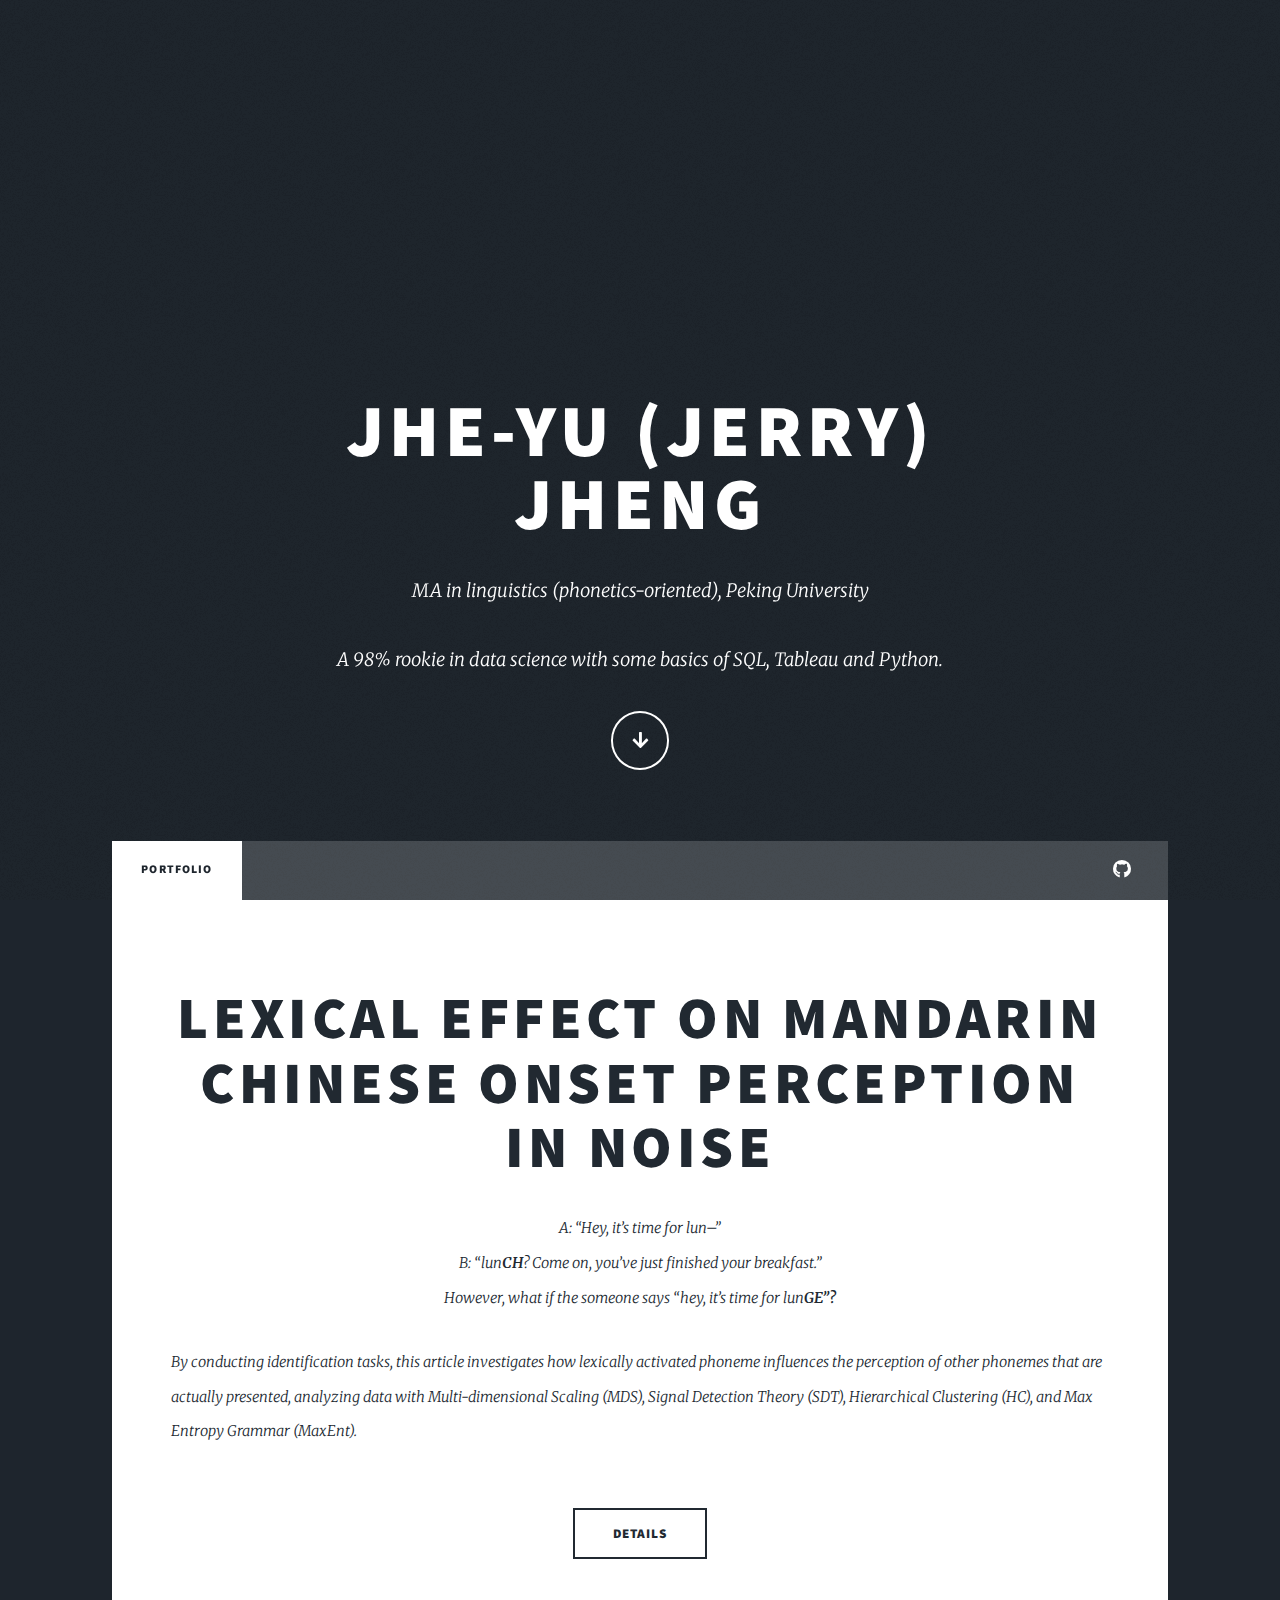
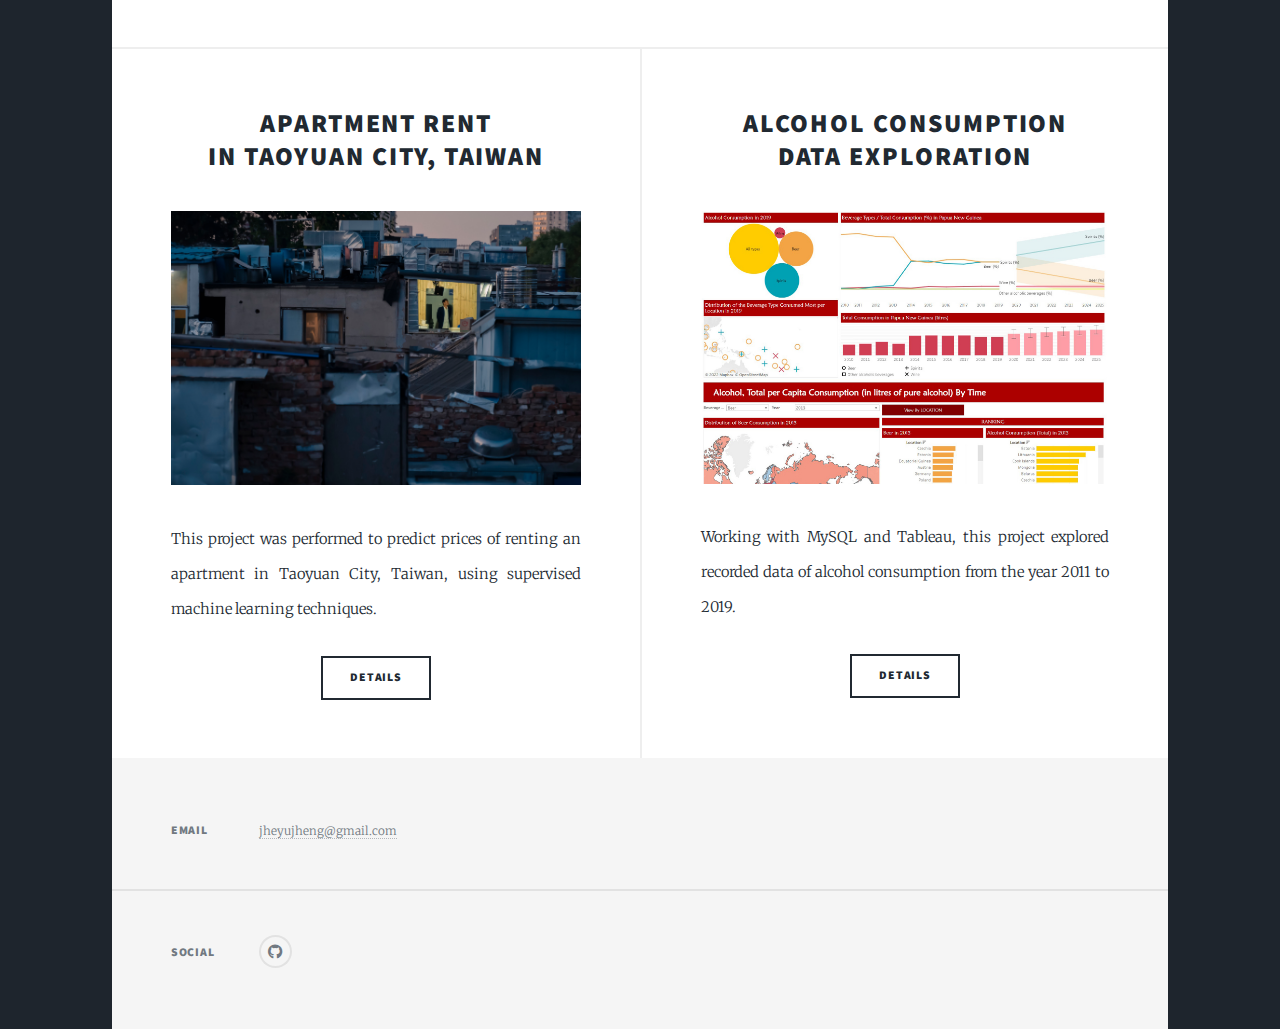
==== commit cdc497cb: "Add files via upload" ====
--- a/index.html
+++ b/index.html
@@ -49,18 +49,23 @@
 					<div id="main">
 
 						<!-- Featured Post -->
-<!-- 							<article class="post featured">
+							<article class="post featured">
 								<header class="major">
-									<h2><a href="rent_in_TYC.html">Apartment Rent<br />
-									in Taoyuan City, Taiwan</a></h2>
-									<p style="text-align: left;">This project was performed to predict prices of renting an apartment in Taoyuan City, Taiwan, using supervised machine learning techniques. 
-									The dataset was collected from the website of Ministry of the Interior, Taiwan, ranging from 2020 S1 to 2022 S2. After data cleaning, the dataset remains 10718 observations.</p>
+									<h2><a href="Lexical_effect_in_noise.pdf">Lexical Effect on Mandarin Chinese Onset Perception in Noise</a></h2>
+									<p style="text-align: central;">
+										A: “Hey, it’s time for lun–” <br/>
+										B: “lun<b>CH</b>? Come on, you’ve just finished your breakfast.” <br/>
+										However, what if the someone says “hey, it’s time for lun<b>GE”?</b></p>
+										<p style="text-align: left;"> 
+										By conducting identification tasks, this article investigates how lexically activated phoneme influences the perception of other
+										phonemes that are actually presented, analyzing data with Multi-dimensional Scaling
+										(MDS), Signal Detection Theory (SDT), Hierarchical Clustering (HC), and Max Entropy Grammar (MaxEnt).</p>
 								</header>
-								<a href="rent_in_TYC.html" class="image main"><img src="images/cover_rent_in_TYC.jpg" alt="" /></a>
+								<!-- <a href="Lexical_effect_in_noise.pdf" class="image main"><img src="images/cover_rent_in_TYC.jpg" alt="" /></a> -->
 								<ul class="actions special">
-									<li><a href="rent_in_TYC.html" class="button large">Details</a></li>
+									<li><a href="Lexical_effect_in_noise.pdf" class="button large">Details</a></li>
 								</ul>
-							</article> -->
+							</article>
 
 						<!-- Posts -->
 							<section class="posts">
@@ -87,10 +92,9 @@
 										<li><a href="alcohol_cons.html" class="button">Details</a></li>
 									</ul>
 								</article>
-<!-- 								<article>
+								<!-- <article>
 									<header>
-										<h2><a href="#">Primis eget<br />
-										imperdiet lorem</a></h2>
+										<h2><a href="Lexical_effect_in_noise.pdf">Lexical Effect on Mandarin Chinese Onset Perception in Noise</a></h2>
 									</header>
 									<a href="#" class="image fit"><img src="images/pic03.jpg" alt="" /></a>
 									<p>Donec eget ex magna. Interdum et malesuada fames ac ante ipsum primis in faucibus. Pellentesque venenatis dolor imperdiet dolor mattis sagittis magna etiam.</p>
